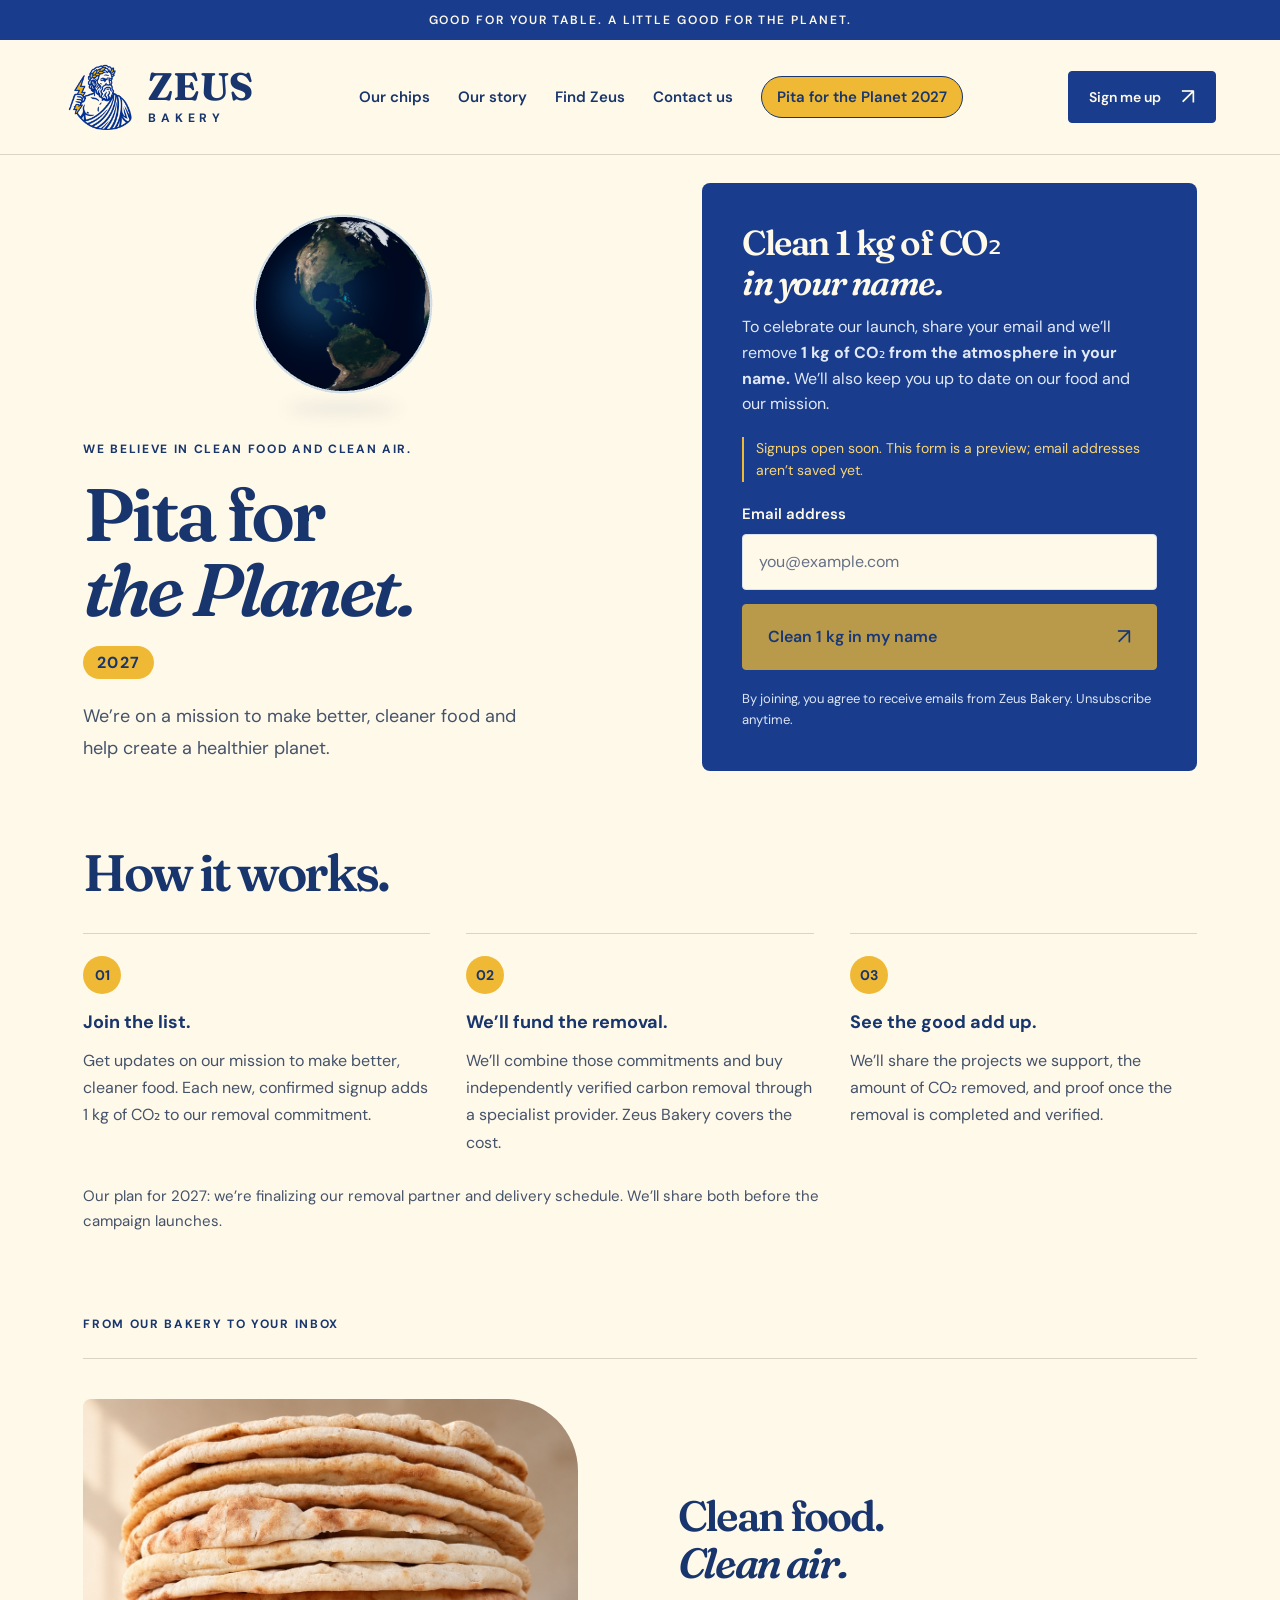
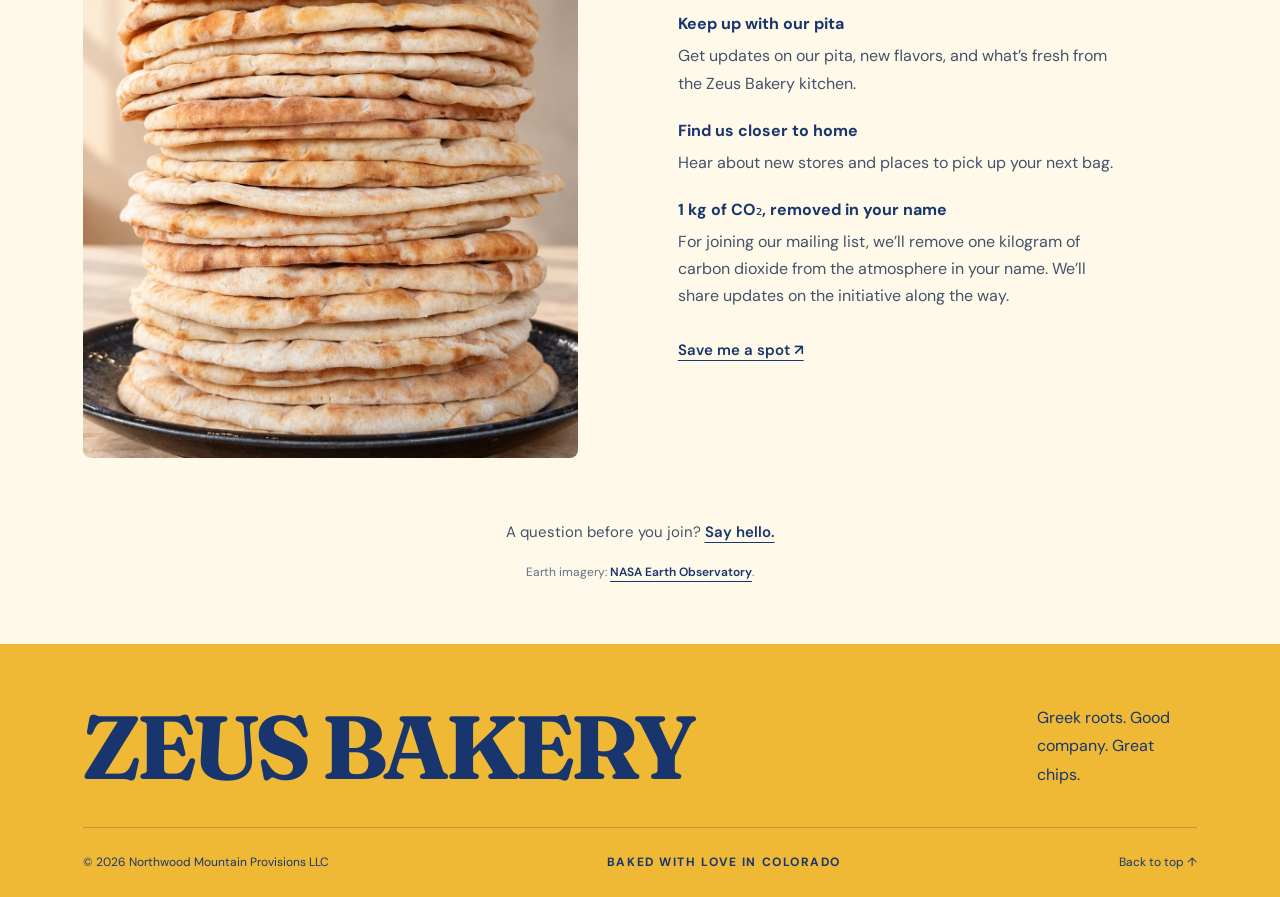
==== pita-for-the-planet.html @ 1f8e5307 "Use the new Zeus bust for the site logo and favicon. Co-authored-by: Cursor <cursoragent@cursor.com>" ====
<!doctype html>
<html lang="en">
<head>
  <meta charset="utf-8">
  <meta name="viewport" content="width=device-width, initial-scale=1">
  <meta name="theme-color" content="#193d8c">
  <title>Pita for the Planet 2027 · Zeus Bakery</title>
  <meta name="description" content="Get updates on our pita. Join the Zeus Bakery mailing list and we’ll remove 1 kg of CO₂ from the atmosphere in your name.">
  <link rel="icon" href="assets/favicon.ico" sizes="any">
  <link rel="icon" type="image/png" sizes="32x32" href="assets/favicon-32.png">
  <link rel="apple-touch-icon" href="assets/zeus-logo.png">
  <link rel="stylesheet" href="assets/fonts.css">
  <link rel="stylesheet" href="assets/zeus.css?v=8">
  <link rel="stylesheet" href="assets/newsletter.css?v=5">
  <script src="assets/zeus.js?v=7" defer></script>
  <script src="assets/newsletter.js?v=5" defer></script>
</head>
<body class="newsletter-page">
  <a class="skip-link" href="#main">Skip to content</a>
  <div class="announcement">GOOD FOR YOUR TABLE. A LITTLE GOOD FOR THE PLANET.</div>
  <header class="site-header">
    <a class="brand" href="index.html" aria-label="Zeus Bakery home"><img src="assets/zeus-logo.webp?v=2" width="74" height="74" alt=""><span>ZEUS<span class="brand-small">BAKERY</span></span></a>
    <nav aria-label="Main navigation"><a href="index.html#chips">Our chips</a><a href="index.html#about">Our story</a><a href="index.html#find">Find Zeus</a><a href="index.html#contact">Contact us</a><a class="nav-planet" href="pita-for-the-planet.html" aria-current="page">Pita for the Planet 2027</a></nav>
    <a class="button button-small header-cta" href="#signup">Sign me up <span aria-hidden="true">↗</span></a>
  </header>
  <main id="main">
    <section class="newsletter-hero section-wrap" aria-labelledby="hero-heading">
      <div class="planet-visual"><button type="button" id="planet-stage" class="planet-stage" aria-label="Spin the globe" disabled><img src="assets/earth-fallback.jpg" width="700" height="700" alt="" loading="lazy"><span class="planet-cheer" aria-hidden="true">😊</span><span class="planet-cheer planet-cheer-recycle" aria-hidden="true">♻️</span><span class="planet-cheer planet-cheer-sprout" aria-hidden="true">🌱</span></button></div>
      <div class="newsletter-intro">
        <p class="eyebrow">WE BELIEVE IN CLEAN FOOD AND CLEAN AIR.</p>
        <h1 id="hero-heading">Pita for<br><em>the Planet.</em><span class="campaign-year">2027</span></h1>
        <p class="newsletter-lead">We’re on a mission to make better, cleaner food and help create a healthier planet.</p>
      </div>
      <div class="signup-card" id="signup">
        <h2 id="signup-heading">Clean 1 kg of CO₂<br><em>in your name.</em></h2>
        <p class="signup-description">To celebrate our launch, share your email and we’ll remove <strong>1 kg of CO₂ from the atmosphere in your name.</strong> We’ll also keep you up to date on our food and our mission.</p>
        <p class="signup-availability" id="signup-availability">Signups open soon. This form is a preview; email addresses aren’t saved yet.</p>
        <form id="newsletter-form" class="newsletter-form" method="post" aria-labelledby="signup-heading" novalidate>
          <label for="newsletter-email">Email address</label>
          <input type="email" id="newsletter-email" name="email" autocomplete="email" inputmode="email" autocapitalize="none" spellcheck="false" maxlength="254" required placeholder="you@example.com" aria-describedby="signup-availability signup-consent signup-error">
          <button type="submit" class="button signup-submit" disabled>Clean 1 kg in my name <span class="signup-icon" aria-hidden="true"><span class="signup-arrow">↗</span><span class="signup-reaction">♻️ 🌱</span></span></button>
          <p id="signup-consent" class="signup-consent">By joining, you agree to receive emails from Zeus Bakery. Unsubscribe anytime.</p>
          <p class="signup-error" id="signup-error" role="alert" hidden></p>
          <noscript><p class="signup-error">Please enable JavaScript to sign up, or contact <a href="mailto:hello@zeusbakery.com">hello@zeusbakery.com</a>.</p></noscript>
        </form>
      </div>
    </section>
    <section class="planet-how section-wrap" aria-labelledby="how-heading">
      <h2 id="how-heading">How it works.</h2>
      <ol class="planet-steps" role="list">
        <li><span class="planet-step-number" aria-hidden="true">01</span><h3>Join the list.</h3><p>Get updates on our mission to make better, cleaner food. Each new, confirmed signup adds 1 kg of CO₂ to our removal commitment.</p></li>
        <li><span class="planet-step-number" aria-hidden="true">02</span><h3>We’ll fund the removal.</h3><p>We’ll combine those commitments and buy independently verified carbon removal through a specialist provider. Zeus Bakery covers the cost.</p></li>
        <li><span class="planet-step-number" aria-hidden="true">03</span><h3>See the good add up.</h3><p>We’ll share the projects we support, the amount of CO₂ removed, and proof once the removal is completed and verified.</p></li>
      </ol>
      <p class="planet-how-note">Our plan for 2027: we’re finalizing our removal partner and delivery schedule. We’ll share both before the campaign launches.</p>
    </section>
    <section class="newsletter-details section-wrap" aria-labelledby="details-heading">
      <div class="section-top"><p class="eyebrow">FROM OUR BAKERY TO YOUR INBOX</p></div>
      <div class="newsletter-details-grid">
        <figure class="newsletter-photo"><img src="assets/family-pita-cleaned.jpg" width="1086" height="1448" loading="lazy" alt="Fresh Greek pita from the Kircos family bakery"></figure>
        <div class="newsletter-details-copy">
          <h2 id="details-heading">Clean food.<br><em>Clean air.</em></h2>
          <div class="newsletter-benefit"><h3>Keep up with our pita</h3><p>Get updates on our pita, new flavors, and what’s fresh from the Zeus Bakery kitchen.</p></div>
          <div class="newsletter-benefit"><h3>Find us closer to home</h3><p>Hear about new stores and places to pick up your next bag.</p></div>
          <div class="newsletter-benefit"><h3>1 kg of CO₂, removed in your name</h3><p>For joining our mailing list, we’ll remove one kilogram of carbon dioxide from the atmosphere in your name. We’ll share updates on the initiative along the way.</p></div>
          <a class="text-link" href="#signup">Save me a spot ↗</a>
        </div>
      </div>
    </section>
    <div class="newsletter-contact section-wrap"><p>A question before you join? <a href="mailto:hello@zeusbakery.com">Say hello.</a></p><p class="imagery-credit">Earth imagery: <a href="https://science.nasa.gov/earth/earth-observatory/blue-marble-next-generation/base-map/" target="_blank" rel="noopener noreferrer">NASA Earth Observatory</a>.</p></div>
  </main>
  <footer class="site-footer"><div class="footer-top"><div class="footer-brand"><a href="index.html" class="footer-wordmark" aria-label="Zeus Bakery home">ZEUS BAKERY</a><p>Greek roots. Good company. Great chips.</p></div></div><div class="footer-bottom"><p>© <span id="year">2026</span> Northwood Mountain Provisions LLC</p><span>BAKED WITH LOVE IN COLORADO</span><a href="#main">Back to top ↑</a></div></footer>
</body>
</html>
---- assets/fonts.css ----
@font-face {
  font-family: 'DM Sans';
  font-style: normal;
  font-weight: 400;
  font-display: swap;
  src: url(zeus-font-0.ttf) format('truetype');
}
@font-face {
  font-family: 'DM Sans';
  font-style: normal;
  font-weight: 500;
  font-display: swap;
  src: url(zeus-font-1.ttf) format('truetype');
}
@font-face {
  font-family: 'DM Sans';
  font-style: normal;
  font-weight: 600;
  font-display: swap;
  src: url(zeus-font-2.ttf) format('truetype');
}
@font-face {
  font-family: 'DM Sans';
  font-style: normal;
  font-weight: 700;
  font-display: swap;
  src: url(zeus-font-3.ttf) format('truetype');
}
@font-face {
  font-family: 'Fraunces';
  font-style: italic;
  font-weight: 600;
  font-display: swap;
  src: url(zeus-font-4.ttf) format('truetype');
}
@font-face {
  font-family: 'Fraunces';
  font-style: normal;
  font-weight: 600;
  font-display: swap;
  src: url(zeus-font-5.ttf) format('truetype');
}
@font-face {
  font-family: 'Fraunces';
  font-style: normal;
  font-weight: 700;
  font-display: swap;
  src: url(zeus-font-6.ttf) format('truetype');
}
---- assets/zeus.css ----
:root{--blue:#193d8c;--ink:#18366d;--cream:#fff9e9;--gold:#efb936;--line:#d9d5c5;--serif:'Fraunces',Georgia,serif;--sans:'DM Sans',Arial,sans-serif;color:var(--ink);background:var(--cream);font-family:var(--sans);font-synthesis:none}
*{box-sizing:border-box}html{scroll-behavior:smooth;scroll-padding-top:32px}body{margin:0}a{color:inherit}img{display:block;max-width:100%}button,input{font:inherit}h1,h2,p{margin:0}a,button{-webkit-tap-highlight-color:transparent}a:focus-visible,button:focus-visible{outline:3px solid var(--gold);outline-offset:6px}a{text-underline-offset:5px}.skip-link{position:fixed;z-index:20;left:16px;top:-100px;padding:16px;background:var(--gold);color:var(--ink)}.skip-link:focus{top:16px}.announcement{background:var(--blue);color:var(--cream);text-align:center;padding:11px 16px;font-size:.75rem;font-weight:600;letter-spacing:.16em;line-height:1.5}
.site-header{max-width:1600px;margin:auto;min-height:112px;padding:20px 5%;display:flex;align-items:center;justify-content:space-between;gap:28px;border-bottom:1px solid var(--line)}.brand{display:flex;gap:10px;align-items:center;text-decoration:none;font-family:var(--serif);font-weight:700;font-size:2.4rem;line-height:.85;letter-spacing:.01em}.brand img{width:74px;height:auto}.brand-small{display:block;font-family:var(--sans);font-size:.76rem;font-weight:700;line-height:1;letter-spacing:.4em;padding-top:10px}.site-header nav{display:flex;align-items:center;gap:38px}.site-header nav a{font-weight:600;font-size:.9375rem;text-decoration:none;padding:8px 0}.site-header nav a:hover{text-decoration:underline}.button{display:inline-flex;align-items:center;justify-content:space-between;gap:32px;padding:19px 25px;background:var(--blue);color:var(--cream);border:1px solid var(--blue);border-radius:4px;text-decoration:none;font-size:1rem;font-weight:600;line-height:1.2;transition:background .2s,transform .2s}.button:hover{background:#102c67;transform:translateY(-2px)}.button span{font-size:1.4rem;font-weight:400;line-height:.9}.button-small{padding:15px 20px;font-size:.875rem;gap:20px}.text-link{font-size:.9375rem;font-weight:600;text-decoration-thickness:1px;line-height:1.8}.text-link:hover{color:#47628e}
.hero{max-width:1600px;margin:auto;display:grid;grid-template-columns:1.04fr 1fr;align-items:center;padding:52px 5% 62px;gap:4.5%}.eyebrow{font-size:.75rem;letter-spacing:.14em;line-height:1.6;font-weight:700}.hero .eyebrow{display:flex;gap:10px;align-items:center}.little-star{font-size:1.625rem;font-weight:400;color:var(--blue);line-height:1}h1,h2{font-family:var(--serif);font-weight:600;letter-spacing:-.055em;line-height:1.02}h1{font-size:clamp(3.8rem,6.45vw,6.6rem);margin:25px 0 24px;white-space:nowrap}em{font-weight:600}h1 em{position:relative}h1 em:after{content:'';position:absolute;bottom:-5px;left:2%;height:5px;width:95%;background:var(--gold);border-radius:50%;transform:rotate(-3deg);z-index:-1}.hero-description{max-width:430px;font-size:1.0625rem;line-height:1.75;color:#3b4b69}.hero-actions{display:flex;align-items:center;gap:26px;margin-top:30px;flex-wrap:wrap}.hero-note{display:flex;align-items:center;gap:10px;font-size:.8125rem;margin-top:40px;color:#4c5870}.hero-note span{color:var(--blue);font-size:1.25rem}.hero-visual{position:relative;min-width:0}.hero-visual>img{width:100%;height:555px;object-fit:cover;object-position:center;border-radius:130px 8px 110px 8px;background:var(--gold)}.hero-stamp{position:absolute;bottom:20px;left:-38px;display:flex;align-items:center;justify-content:center;flex-direction:column;background:var(--gold);width:146px;height:146px;border:1.5px solid var(--ink);outline:6px solid var(--gold);border-radius:50%;transform:rotate(-12deg);gap:8px}.hero-stamp span{font-size:.625rem;letter-spacing:.17em;font-weight:700}.hero-stamp strong{font-family:var(--serif);font-size:1.65rem;font-style:italic;letter-spacing:-.055em}.qualities{display:flex;align-items:center;justify-content:center;gap:48px;padding:24px 28px;background:var(--gold);font-size:.875rem;font-weight:700;letter-spacing:.095em;line-height:1.4;overflow:hidden}.qualities span{white-space:nowrap}.qualities span:nth-child(even){font-size:1.5rem;font-weight:400;line-height:1}
.section-wrap{max-width:1440px;padding-left:6.5%;padding-right:6.5%;margin:auto}.product-section{padding-top:80px;padding-bottom:98px}.section-top{display:flex;justify-content:space-between;gap:20px;padding-bottom:24px;margin-bottom:46px;border-bottom:1px solid var(--line)}.section-number{font-size:.75rem;letter-spacing:.09em;color:#687181;line-height:1.6}.product-grid{display:grid;grid-template-columns:1fr 1fr;align-items:center;gap:11%}.product-art{position:relative;overflow:hidden;background:#f5eacb;border-radius:8px;min-height:580px;display:flex;flex-direction:column;align-items:center;justify-content:center}.product-art-title{position:absolute;z-index:1;top:29px;left:30px;font-family:var(--serif);font-size:2.25rem;line-height:1.04;letter-spacing:-.05em}.product-art img{width:100%;height:580px;object-fit:contain;mix-blend-mode:multiply}.product-art-caption{position:absolute;bottom:23px;font-size:.6875rem;letter-spacing:.17em;font-weight:700}.product-copy h2{font-size:clamp(3.4rem,5.8vw,5.5rem);margin:19px 0 22px}.product-type{font-size:.75rem;letter-spacing:.08em;font-weight:700;line-height:1.7;margin-bottom:25px}.product-copy>p:not(.eyebrow):not(.product-type):not(.pairing){font-size:1rem;line-height:1.8;color:#44526a;margin-bottom:14px;max-width:425px}.product-tags{display:flex;gap:8px;flex-wrap:wrap;margin:26px 0 30px}.product-tags span{border:1px solid #c9cdbc;border-radius:30px;padding:7px 12px;font-size:.75rem}.pairing{font-size:.875rem;line-height:1.7;margin-top:30px}.pairing span{display:block;font-size:.625rem;letter-spacing:.13em;font-weight:700;margin-bottom:3px}
.find-section{background:var(--blue);color:var(--cream);position:relative;overflow:hidden}.find-inner{display:grid;grid-template-columns:1.1fr 1fr;align-items:center;gap:12%;padding-top:78px;padding-bottom:78px}.find-copy h2{font-size:clamp(3.8rem,6.5vw,6rem);margin:23px 0}.find-copy>p:not(.eyebrow):not(.find-footnote){font-size:1.0625rem;line-height:1.75;color:#e0e6f0;max-width:415px}.button-cream{background:var(--cream);color:var(--blue);border-color:var(--cream);margin-top:28px}.button-cream:hover{background:var(--gold);border-color:var(--gold)}.find-footnote{font-size:.75rem;color:#c9d2e6;max-width:360px;line-height:1.8;margin-top:20px}.find-art{display:flex;align-items:center;justify-content:center}.zeus-roundel{border-radius:50%;background:var(--gold);aspect-ratio:1;width:100%;max-width:400px;display:flex;align-items:center;justify-content:center;flex-direction:column;gap:23px;transform:rotate(9deg);outline:1px solid #6d86b3;outline-offset:18px}.zeus-roundel img{width:63%;height:auto;transform:rotate(-9deg)}.roundel-top,.roundel-bottom{color:var(--ink);font-size:.6875rem;font-weight:700;letter-spacing:.15em}
.contact-section{padding-top:84px;padding-bottom:92px}.contact-section h2{font-size:clamp(3rem,5.1vw,5rem);margin:20px 0 36px}.contact-grid{display:grid;grid-template-columns:1fr 1fr;gap:11%;padding-top:30px;border-top:1px solid var(--line)}.contact-grid>p{font-size:1.0625rem;line-height:1.8;max-width:400px;color:#44526a}.contact-details{display:flex;flex-direction:column;align-items:flex-start;gap:20px}.email-link{font-family:var(--serif);font-size:clamp(1.4rem,2.35vw,2.1rem);text-decoration:none;letter-spacing:-.04em;display:flex;align-items:center;justify-content:space-between;gap:28px;width:100%}.email-link:hover{text-decoration:underline}.email-link span{font-family:var(--sans);font-size:1.7rem}
.site-footer{background:var(--gold);padding:58px 6.5% 25px}.footer-top{max-width:1250px;margin:auto;display:flex;justify-content:space-between;align-items:center;gap:30px;padding-bottom:42px}.footer-wordmark{font-family:var(--serif);font-size:clamp(2.5rem,7vw,7rem);font-weight:700;letter-spacing:-.055em;line-height:1;text-decoration:none;white-space:nowrap}.footer-wordmark span{font-family:var(--sans);font-size:1.1rem;vertical-align:top;display:inline-block;margin:8px 0 0 10px}.footer-top>p{font-size:.9375rem;line-height:1.65}.footer-bottom{max-width:1250px;margin:auto;display:flex;justify-content:space-between;align-items:center;gap:20px;border-top:1px solid #b7993f;padding-top:24px;font-size:.6875rem;line-height:1.7}.footer-bottom>span{font-size:.625rem;letter-spacing:.13em;font-weight:700}.footer-bottom a{text-decoration:none;white-space:nowrap}
@media(min-width:1600px){.hero{gap:65px}.hero-visual>img{height:620px}}
@media(max-width:1100px){.site-header{padding:20px 4%;gap:20px}.site-header nav{gap:22px}.hero{padding:42px 4% 48px;gap:4%}h1{font-size:6.3vw}.hero-visual>img{height:510px}.hero-actions{gap:18px}.hero-actions .text-link{font-size:.875rem}.hero-stamp{left:-20px;width:126px;height:126px}.hero-stamp strong{font-size:1.45rem}.hero-note{font-size:.75rem}.qualities{gap:28px;font-size:.75rem}.qualities span:last-child{display:none}.product-grid,.contact-grid{gap:8%}.product-art,.product-art img{min-height:520px;height:520px}.product-art-title{font-size:1.8rem}.find-inner{gap:10%}.zeus-roundel{gap:16px}.roundel-top,.roundel-bottom{font-size:.625rem}}
@media(max-width:760px){.announcement{font-size:.625rem;padding:9px 15px;letter-spacing:.11em}.site-header{min-height:90px;padding:14px 5%;gap:16px;flex-wrap:wrap}.brand{font-size:1.9rem;gap:7px}.brand img{width:56px}.brand-small{font-size:.6rem;padding-top:8px}.site-header nav{gap:20px}.site-header nav a{font-size:.8125rem}.header-cta{display:none}.hero{grid-template-columns:1fr;padding:37px 6% 42px;gap:38px}.hero .eyebrow{font-size:.625rem;letter-spacing:.12em}.hero-copy{max-width:600px}h1{font-size:clamp(2.8rem,9.7vw,4.7rem);margin:21px 0 22px}.hero-description{font-size:1rem;max-width:480px}.hero-actions{margin-top:25px;gap:22px}.hero-actions .button{padding:18px 21px}.hero-note{margin-top:25px}.hero-visual>img{height:auto;aspect-ratio:1.1;object-fit:cover;border-radius:90px 6px 85px 6px}.hero-stamp{left:auto;right:-3px;bottom:18px;width:126px;height:126px}.qualities{display:grid;grid-template-columns:1fr auto 1fr;gap:15px 18px;text-align:center;padding:21px 20px;font-size:.625rem;letter-spacing:.07em}.qualities span:nth-child(4),.qualities span:nth-child(8){display:none}.qualities span:nth-child(2),.qualities span:nth-child(6){font-size:1.125rem}.section-wrap{padding-left:6%;padding-right:6%}.product-section{padding-top:45px;padding-bottom:52px}.section-top{margin-bottom:28px;padding-bottom:18px;align-items:center}.section-top .eyebrow{font-size:.625rem;max-width:210px}.section-number{font-size:.625rem;white-space:nowrap}.product-grid{grid-template-columns:1fr;gap:35px}.product-art,.product-art img{height:530px;min-height:0}.product-art-title{font-size:2rem}.product-copy h2{font-size:3.85rem;margin:17px 0}.product-copy>p:not(.eyebrow):not(.product-type):not(.pairing){max-width:none}.product-tags{margin:22px 0}.pairing{margin-top:25px}.find-inner{grid-template-columns:1fr;padding-top:48px;padding-bottom:58px;gap:60px}.find-copy .eyebrow{font-size:.625rem}.find-copy h2{font-size:4.1rem}.find-copy>p:not(.eyebrow):not(.find-footnote){font-size:1rem}.zeus-roundel{max-width:285px;gap:15px}.roundel-top,.roundel-bottom{font-size:.5625rem}.contact-section{padding-top:49px;padding-bottom:52px}.contact-section .eyebrow{font-size:.625rem}.contact-section h2{font-size:3.3rem;margin-bottom:28px}.contact-grid{grid-template-columns:1fr;gap:28px;padding-top:23px}.contact-grid>p{font-size:1rem}.email-link{font-size:1.75rem;gap:15px}.contact-details{gap:18px}.contact-details .text-link{font-size:.875rem}.site-footer{padding:40px 6% 25px}.footer-top{display:block;padding-bottom:28px}.footer-wordmark{font-size:10.3vw}.footer-wordmark span{font-size:.75rem;margin:4px 0 0 6px}.footer-top>p{margin-top:24px;font-size:.8125rem;line-height:1.6}.footer-bottom{flex-wrap:wrap;gap:14px;font-size:.625rem;padding-top:20px}.footer-bottom>span{display:none}.footer-bottom p{flex:1}.footer-bottom a{font-size:.75rem}}
@media(max-width:380px){.site-header nav{gap:12px}.site-header nav a{font-size:.75rem}.brand{font-size:1.65rem}.brand img{width:48px}.hero-actions{gap:15px}.hero-actions .button{padding:16px;gap:20px}.hero-actions .text-link{font-size:.8125rem}.product-art,.product-art img{height:450px}.email-link{font-size:1.48rem}}
.hero-visual>img{object-position:62% center}.product-art img{width:83%;height:530px}.product-art{min-height:580px}.find-inner{grid-template-columns:.9fr 1.1fr;align-items:start;gap:10%;padding-top:88px;padding-bottom:88px}.find-copy{padding-top:8px}.availability-note{font-size:.875rem!important;line-height:1.7!important;color:#cbd7ed!important;margin-top:20px;max-width:355px!important}.find-mini-brand{display:flex;gap:22px;align-items:center;margin:36px 0}.find-mini-brand img{width:112px;background:var(--gold);padding:14px;border-radius:50%;height:112px;object-fit:contain}.find-mini-brand span{font-family:var(--serif);font-size:1.65rem;line-height:1.15;letter-spacing:-.025em;font-style:italic}.find-wholesale{font-size:.875rem;line-height:1.7;text-decoration-thickness:1px}.store-directory-heading{display:flex;align-items:center;justify-content:space-between;gap:15px;padding-bottom:19px;border-bottom:1px solid #6b83b4}.store-directory-heading h3{font-size:1rem;margin:0;font-weight:500}.store-directory-heading span{font-size:.75rem;letter-spacing:.07em;color:#d4def0}.store-directory ul{list-style:none;padding:0;margin:0}.store-row{display:flex;align-items:center;justify-content:space-between;gap:24px;padding:21px 0;border-bottom:1px solid #536fa8}.store-region{display:block;font-size:.75rem;color:#efc659;line-height:1.4;margin-bottom:6px}.store-row h3{margin:0 0 7px;font-size:1.0625rem;font-weight:500;line-height:1.4}.store-row p{font-size:.875rem;color:#d1dcee;line-height:1.6}.directions{display:flex;align-items:center;justify-content:center;flex-shrink:0;border:1px solid #748bbb;border-radius:50%;width:44px;height:44px;font-size:1.4rem;text-decoration:none;transition:background .2s,color .2s}.directions:hover{background:var(--cream);color:var(--blue)}.hero-stamp span,.product-art-caption,.pairing span,.footer-bottom,.footer-bottom>span{font-size:.75rem}.hero-stamp{width:152px;height:152px;gap:7px}.site-header nav a{min-height:40px;display:flex;align-items:center}.hero h1{white-space:normal}.hero h1 em{white-space:nowrap}
@media(max-width:1100px){.product-art img{width:85%;height:480px}.product-art{min-height:530px}.find-inner{gap:7%}.hero-stamp{width:132px;height:132px}.hero-stamp span{font-size:.75rem;letter-spacing:.08em}}
@media(max-width:760px){.announcement,.hero .eyebrow,.section-top .eyebrow,.section-number,.find-copy .eyebrow,.contact-section .eyebrow{font-size:.75rem}.site-header nav a{font-size:.875rem}.qualities{font-size:.75rem}.product-art img{width:83%;height:490px}.product-art{height:540px;min-height:0}.find-inner{grid-template-columns:1fr;gap:42px;padding-top:49px;padding-bottom:54px}.find-copy{padding-top:0}.find-mini-brand{display:none}.find-wholesale{display:inline-block;margin-top:25px}.store-directory-heading span{font-size:.75rem}.store-row{padding:20px 0}.contact-section h2{font-size:clamp(2.4rem,8.9vw,3.8rem)}.footer-bottom{align-items:flex-start}.footer-bottom p{max-width:220px}.hero-stamp{width:136px;height:136px}.section-top .eyebrow{max-width:185px}}
@media(max-width:380px){.site-header{justify-content:center;gap:10px;padding-top:12px;padding-bottom:10px}.site-header nav{gap:25px}.hero-actions{align-items:flex-start;flex-direction:column}.product-art img{height:410px}.product-art{height:460px}.qualities{font-size:.6875rem}.store-directory-heading{align-items:flex-start;flex-direction:column;gap:6px}}
.about-section{padding-top:12px;padding-bottom:88px}.about-grid{display:grid;grid-template-columns:1.1fr 1fr;gap:9%;padding-top:2px}.about-title h2{font-size:clamp(2.7rem,4.5vw,4.6rem);line-height:1.09}.family-route{display:flex;align-items:center;gap:12px;margin-top:36px;max-width:390px}.family-route span{font-size:.75rem;letter-spacing:.09em;font-weight:700}.family-route i{height:1px;background:#c1bfae;flex:1;min-width:10px}.about-copy>p{font-size:1rem;line-height:1.8;color:#44526a;margin:0 0 18px}.about-copy>.about-lead{font-family:var(--serif);font-size:1.55rem;line-height:1.4;letter-spacing:-.025em;color:var(--ink);margin-bottom:20px}.family-signoff{display:block;font-family:var(--serif);font-style:italic;font-size:1.3rem;margin-top:28px}.site-header nav{gap:28px}
@media(max-width:1000px){.site-header nav{gap:18px}.header-cta{display:none}.about-grid{gap:7%}}
@media(max-width:760px){.site-header{justify-content:center;gap:10px;padding-top:15px;padding-bottom:8px}.brand{margin-right:20px}.site-header nav{gap:20px;flex-wrap:wrap;justify-content:center}.site-header nav a{font-size:.875rem}.hero{padding-top:32px}.about-section{padding-top:0;padding-bottom:52px}.about-grid{grid-template-columns:1fr;gap:30px}.about-title h2{font-size:clamp(2.45rem,8.9vw,4rem)}.about-section .section-top .eyebrow{max-width:210px}.family-route{margin-top:25px;max-width:340px}.about-copy>.about-lead{font-size:1.4rem}.family-signoff{margin-top:22px}}
.product-art{background:#fffbef;border:1px solid #ebe4d2}.product-art img{mix-blend-mode:multiply}
.footer-top{display:grid;grid-template-columns:minmax(0,1fr) 290px;gap:45px;padding-bottom:35px}.footer-brand>p{font-size:1rem;margin-top:24px;line-height:1.6}.footer-wordmark{font-size:clamp(2.5rem,6vw,6rem)}.footer-chip{position:relative;margin-top:-36px}.chip-stage{position:relative;height:270px;width:290px;isolation:isolate}.chip-stage:after{content:'';position:absolute;bottom:12px;left:25%;width:50%;height:15px;z-index:-1;background:#876021;opacity:.2;border-radius:50%;filter:blur(9px)}.chip-stage canvas{width:100%;height:100%;display:block}.chip-fallback{position:absolute;inset:0;display:flex;align-items:center;justify-content:center;font-family:var(--serif);font-size:1.5rem;font-style:italic}.chip-ready .chip-fallback{display:none}.chip-caption{display:flex;align-items:center;justify-content:center;gap:15px}.chip-caption>span{font-size:.75rem;letter-spacing:.09em;font-weight:700}.chip-caption button{font-size:.75rem;border:1px solid #a98732;color:var(--ink);background:transparent;border-radius:20px;padding:9px 12px;cursor:pointer;min-height:36px}.chip-caption button:hover{background:var(--cream)}.chip-caption button[hidden]{display:none}.chip-unavailable:after{display:none}
@media(max-width:900px){.footer-top{grid-template-columns:minmax(0,1fr) 240px;gap:25px}.chip-stage{width:240px;height:250px}.footer-wordmark{font-size:5.6vw}.footer-brand>p{font-size:.875rem}}
@media(max-width:600px){.footer-top{grid-template-columns:1fr;gap:15px;text-align:center}.footer-chip{margin-top:0;display:flex;align-items:center;flex-direction:column}.chip-stage{width:280px;height:245px}.footer-wordmark{font-size:10vw}.footer-brand>p{margin-top:17px;font-size:.875rem}.site-footer{padding-top:35px}.chip-caption{margin-top:0}}
.chip-interlude{display:grid;grid-template-columns:1fr 310px 1fr;gap:35px;align-items:center;padding-top:5px;padding-bottom:55px;margin-top:-35px}.chip-headline{font-family:var(--serif);font-size:clamp(2rem,3.1vw,3rem);line-height:1.1;letter-spacing:-.045em;margin-top:16px}.chip-interlude .chip-stage{border:0;background:none;padding:0;cursor:pointer;width:310px;height:290px;touch-action:pan-y;border-radius:50%}.chip-interlude .chip-stage:focus-visible{outline:3px solid var(--blue);outline-offset:4px}.chip-invitation{position:relative;line-height:1.75;font-size:1rem;justify-self:end}.chip-invitation>span{display:block;font-size:.75rem;letter-spacing:.08em;font-weight:700;margin-bottom:12px}.chip-invitation b{display:block;font-size:2rem;font-weight:400;margin-top:8px}.footer-top{display:block}.footer-wordmark{font-size:clamp(2.5rem,7vw,7rem)}.footer-brand{display:flex;align-items:center;justify-content:space-between;gap:35px}.footer-brand>p{max-width:160px;margin:0;line-height:1.8}.product-section{padding-bottom:65px}
@media(max-width:1000px){.chip-interlude{grid-template-columns:1fr 250px;gap:20px}.chip-interlude .chip-stage{width:250px;height:270px;grid-column:2;grid-row:1/3}.chip-invitation{justify-self:start}.chip-invitation>span,.chip-invitation b{display:none}.chip-invitation{font-size:.875rem}.chip-headline{font-size:2.35rem}.chip-interlude-copy .eyebrow{font-size:.75rem}.footer-wordmark{font-size:6.2vw}}
@media(max-width:600px){.chip-interlude{grid-template-columns:1fr;text-align:center;gap:0;padding-top:24px;padding-bottom:44px;margin-top:0}.chip-interlude .chip-stage{grid-row:auto;grid-column:auto;justify-self:center;width:300px;max-width:100%;height:255px}.chip-invitation{justify-self:center;font-size:.9375rem}.chip-headline{font-size:2.6rem;margin-top:13px}.chip-headline br{display:none}.chip-headline{max-width:340px;margin-left:auto;margin-right:auto}.chip-invitation br{display:none}.footer-brand{display:block}.footer-brand>p{max-width:none;margin-top:20px}.footer-wordmark{font-size:10vw}.product-section{padding-bottom:30px}}
.about-grid{grid-template-columns:1fr 1fr;align-items:center;gap:9%}.family-photo{margin:0}.family-photo img{width:100%;height:auto;aspect-ratio:3/4;object-fit:cover;border-radius:5px}.family-photo figcaption{font-size:.8125rem;line-height:1.6;color:#647087;padding-top:13px}.about-copy h2{font-size:clamp(2.8rem,4vw,4rem);line-height:1.1;margin-bottom:27px}.about-copy .family-route{margin-top:30px}.about-copy .about-lead{font-size:1.35rem}
@media(max-width:1000px){.about-grid{gap:6%}.family-photo img{height:auto}.about-copy h2{font-size:3rem}.about-copy>p{font-size:.9375rem}}
@media(max-width:760px){.about-grid{grid-template-columns:1fr;gap:30px}.family-photo img{height:auto;aspect-ratio:3/4;object-position:center}.about-copy h2{font-size:clamp(2.5rem,9vw,3.8rem);margin-bottom:25px}.about-copy>p{font-size:1rem}.family-photo figcaption{font-size:.8125rem}.about-copy .about-lead{font-size:1.35rem}}
.contact-heading-row{display:flex;justify-content:space-between;align-items:center;gap:35px;margin-top:-28px}.contact-heading-row>div:first-child{flex:1}.contact-heading-row h2{margin-bottom:20px}.contact-chip{width:260px;flex-shrink:0;display:flex;flex-direction:column;align-items:center;margin-bottom:26px}.contact-chip .chip-stage{width:260px;height:225px;border:0;background:none;padding:0;border-radius:50%;cursor:pointer;touch-action:pan-y}.contact-chip .chip-stage:focus-visible{outline:3px solid var(--blue);outline-offset:4px}.product-section{padding-bottom:80px}
@media(max-width:760px){.contact-heading-row{flex-direction:column;align-items:flex-start;gap:0;margin-top:0}.contact-chip{width:240px;align-self:center;margin-bottom:25px;margin-top:0}.contact-chip .chip-stage{width:240px;height:210px}.contact-heading-row h2{margin-bottom:0}.product-section{padding-bottom:52px}}
@media(max-width:1100px){.hero-visual>img{height:auto;aspect-ratio:1.1}.hero-stamp{position:static;flex-direction:row;width:max-content;max-width:100%;height:auto;margin:18px 0 0 auto;padding:10px 18px;gap:10px;border-radius:999px;outline:none;transform:none}.hero-stamp strong{font-size:1.35rem}.hero-stamp span{font-size:.75rem;letter-spacing:.1em}}
@media(prefers-reduced-motion:reduce){html{scroll-behavior:auto}*,*:before,*:after{transition:none!important;animation:none!important}}
/* Navigation shared by the home and mailing-list pages. */
.site-header nav a[aria-current=page]{text-decoration:underline;text-decoration-color:var(--gold);text-decoration-thickness:3px}
@media(max-width:1200px){.site-header{gap:20px}.site-header nav{gap:22px}.site-header .header-cta{display:none}}
@media(max-width:760px){.site-header nav{width:100%;justify-content:center;flex-wrap:wrap;gap:2px 20px}.site-header nav a{min-height:40px;font-size:.875rem}.footer-bottom{flex-wrap:wrap}}

.site-header nav a.nav-planet{background:var(--gold);color:var(--ink);border:1px solid var(--gold);border-radius:999px;padding:10px 15px;white-space:nowrap;text-decoration:none}
.site-header nav a.nav-planet:hover{background:#f8ca5a;border-color:#f8ca5a}
.site-header nav a.nav-planet[aria-current=page]{border-color:var(--ink)}
.site-header nav a{white-space:nowrap}
@media(min-width:761px) and (max-width:900px){.site-header{flex-wrap:wrap;justify-content:center}.site-header nav{width:100%;justify-content:center}}
---- assets/newsletter.css ----
/* Pita for the Planet. Shared branding and navigation live in zeus.css. */
.newsletter-hero{display:grid;grid-template-columns:minmax(0,1.05fr) minmax(0,1fr);align-items:center;column-gap:9%;row-gap:8px;padding-top:28px;padding-bottom:62px}
.newsletter-intro{grid-column:1;grid-row:2}
.newsletter-intro h1{font-size:clamp(3.7rem,5.8vw,5.4rem);line-height:1.02;white-space:normal;margin:18px 0 22px}
.newsletter-intro h1 em:after{display:none}
.campaign-year{display:table;margin-top:18px;padding:7px 14px;border-radius:999px;background:var(--gold);font-family:var(--sans);font-size:1rem;font-weight:700;line-height:1.2;letter-spacing:.08em}
.newsletter-lead{font-size:1.125rem;line-height:1.75;max-width:440px;color:#44526a}
.newsletter-lead strong{font-weight:600;color:var(--ink)}
.planet-visual{grid-column:1;grid-row:1;justify-self:center;width:260px;max-width:100%;height:230px}
.planet-stage{display:block;height:100%;width:100%;position:relative;appearance:none;border:0;padding:0;background:none;border-radius:50%;touch-action:pan-y;cursor:default}
.planet-stage.planet-ready{cursor:pointer}
.planet-stage:focus-visible{outline:3px solid var(--gold);outline-offset:4px}
.planet-cheer{position:absolute;right:11%;bottom:16%;font-size:2.5rem;line-height:1;pointer-events:none;opacity:0;transform:scale(.7) rotate(-12deg);transition:opacity .18s,transform .25s}
.planet-cheer-recycle{left:7%;right:auto;bottom:38%;font-size:2rem;transition-delay:.08s}
.planet-cheer-sprout{right:17%;top:8%;bottom:auto;font-size:2rem;transition-delay:.16s}
.planet-happy .planet-cheer{opacity:1;transform:scale(1) rotate(8deg)}
.planet-stage canvas{display:block;width:100%;height:100%}
.planet-stage img{width:100%;height:100%;object-fit:contain;clip-path:circle(46% at 50% 50%)}
.planet-stage.planet-ready img{display:none}
.planet-stage:after{content:'';position:absolute;left:28%;right:28%;bottom:5px;height:11px;z-index:-1;border-radius:50%;background:#50647b;opacity:.14;filter:blur(8px)}
.signup-card{grid-column:2;grid-row:1/3;min-width:0;background:var(--blue);color:var(--cream);padding:40px;border-radius:8px;scroll-margin-top:28px}
.signup-card h2{font-size:clamp(1.9rem,2.7vw,2.65rem);line-height:1.15;letter-spacing:-.045em;margin:0 0 12px}
.signup-description{font-size:1rem;line-height:1.6;color:#e2e9f6;margin-bottom:26px}
.signup-availability{font-size:.875rem;line-height:1.6;color:#f9d576;border-left:2px solid var(--gold);padding-left:12px;margin:-6px 0 22px}
.newsletter-form label{display:block;font-size:.9375rem;font-weight:600;margin-bottom:10px}
.newsletter-form input{display:block;width:100%;min-height:56px;border:1px solid #d9e1ef;border-radius:4px;background:var(--cream);color:var(--ink);padding:15px 16px;font-size:1rem;line-height:1.5}
.newsletter-form input::placeholder{color:#657087;opacity:1}
.newsletter-form input:focus-visible{outline:3px solid var(--gold);outline-offset:3px}
.newsletter-form input[aria-invalid=true]{border-color:#ffd1b9}
.signup-submit{width:100%;margin:14px 0 0;background:var(--gold);color:var(--ink);border-color:var(--gold);min-height:56px;cursor:pointer;gap:12px}
.signup-submit .signup-icon{display:grid;align-items:center;justify-items:end;flex-shrink:0;width:56px;height:26px}
.signup-icon>span{grid-area:1/1;transition:opacity .18s,transform .2s}
.signup-submit .signup-reaction{font-size:1.25rem;line-height:1.3;white-space:nowrap;opacity:0;transform:translateY(5px) scale(.8)}
.is-celebrating .signup-reaction{opacity:1;transform:translateY(0) scale(1)}
.is-celebrating .signup-arrow{opacity:0}
.signup-submit:hover{background:#f9ca59;color:var(--ink)}
.signup-submit:disabled{opacity:.75;cursor:wait;transform:none}
.signup-consent{font-size:.8125rem;line-height:1.65;color:#dce5f4;margin-top:18px}
.signup-error{font-size:.9375rem;line-height:1.6;color:#ffe0c0;margin-top:16px}
.signup-error a{color:inherit}
.planet-how{padding-top:12px;padding-bottom:58px}
.planet-how h2{font-size:clamp(2.5rem,4vw,3.5rem);line-height:1.1}
.planet-steps{display:grid;grid-template-columns:repeat(3,minmax(0,1fr));gap:36px;margin:32px 0 28px;padding:0;list-style:none}
.planet-steps li{border-top:1px solid var(--line);padding-top:22px}
.planet-step-number{display:inline-flex;align-items:center;justify-content:center;width:38px;height:38px;margin-bottom:16px;border-radius:50%;background:var(--gold);font-size:.875rem;font-weight:700}
.planet-steps h3{font-size:1.125rem;line-height:1.4;margin:0 0 12px}
.planet-steps p{font-size:1rem;line-height:1.7;color:#44526a}
.planet-how-note{font-size:.9375rem;line-height:1.7;color:#44526a;max-width:760px}
.newsletter-details{padding-top:22px;padding-bottom:62px}
.newsletter-details .section-top{margin-bottom:40px}
.newsletter-details-grid{display:grid;grid-template-columns:minmax(0,1fr) minmax(0,1.05fr);align-items:center;gap:9%}
.newsletter-photo{margin:0;align-self:center}
.newsletter-photo img{width:100%;height:auto;aspect-ratio:3/4;object-fit:cover;border-radius:8px 72px 8px 8px}
.newsletter-details-copy h2{font-size:clamp(2.3rem,3.3vw,3.4rem);line-height:1.1;margin-bottom:26px}
.newsletter-benefit{margin-bottom:22px}
.newsletter-benefit h3{font-size:1rem;line-height:1.5;margin:0 0 6px;font-weight:700}
.newsletter-benefit p{font-size:1rem;line-height:1.7;color:#44526a;max-width:440px}
.newsletter-details-copy .text-link{display:inline-block;margin-top:5px}
.newsletter-contact{padding-bottom:62px}
.newsletter-contact p{font-size:.9375rem;line-height:1.7;text-align:center;color:#44526a}
.newsletter-contact a{font-weight:600;color:var(--ink)}
.newsletter-contact .imagery-credit{font-size:.75rem;margin-top:16px;color:#647087}
@media(max-width:1100px){.newsletter-hero{column-gap:5%}.signup-card{padding:28px}.newsletter-details-grid{gap:6%}}
@media(max-width:760px){
  .newsletter-hero{grid-template-columns:minmax(0,1fr);gap:22px;padding-top:16px;padding-bottom:36px}
  .planet-visual{grid-column:auto;grid-row:auto;width:180px;height:160px}
  .newsletter-intro{grid-column:auto;grid-row:auto}
  .newsletter-intro .eyebrow{font-size:.75rem;margin-top:-4px}
  .newsletter-intro h1{font-size:clamp(2.85rem,11vw,4.2rem);margin:15px 0 0}
  .newsletter-lead{font-size:1rem;line-height:1.7;margin-top:18px}
  .signup-card{grid-column:auto;grid-row:auto;padding:26px 24px}
  .signup-card h2{font-size:clamp(1.75rem,8vw,2rem)}
  .signup-description{margin-bottom:20px}
  .planet-how{padding-top:6px;padding-bottom:42px}
  .planet-steps{grid-template-columns:1fr;gap:22px;margin-top:24px}
  .planet-steps li{padding-top:20px}
  .planet-step-number{margin-bottom:12px}
  .newsletter-details{padding-top:0;padding-bottom:38px}
  .newsletter-details .section-top{margin-bottom:28px}
  .newsletter-details-grid{grid-template-columns:minmax(0,1fr);gap:30px}
  .newsletter-details-copy h2{font-size:2.55rem}
  .newsletter-contact{padding-bottom:40px}
}
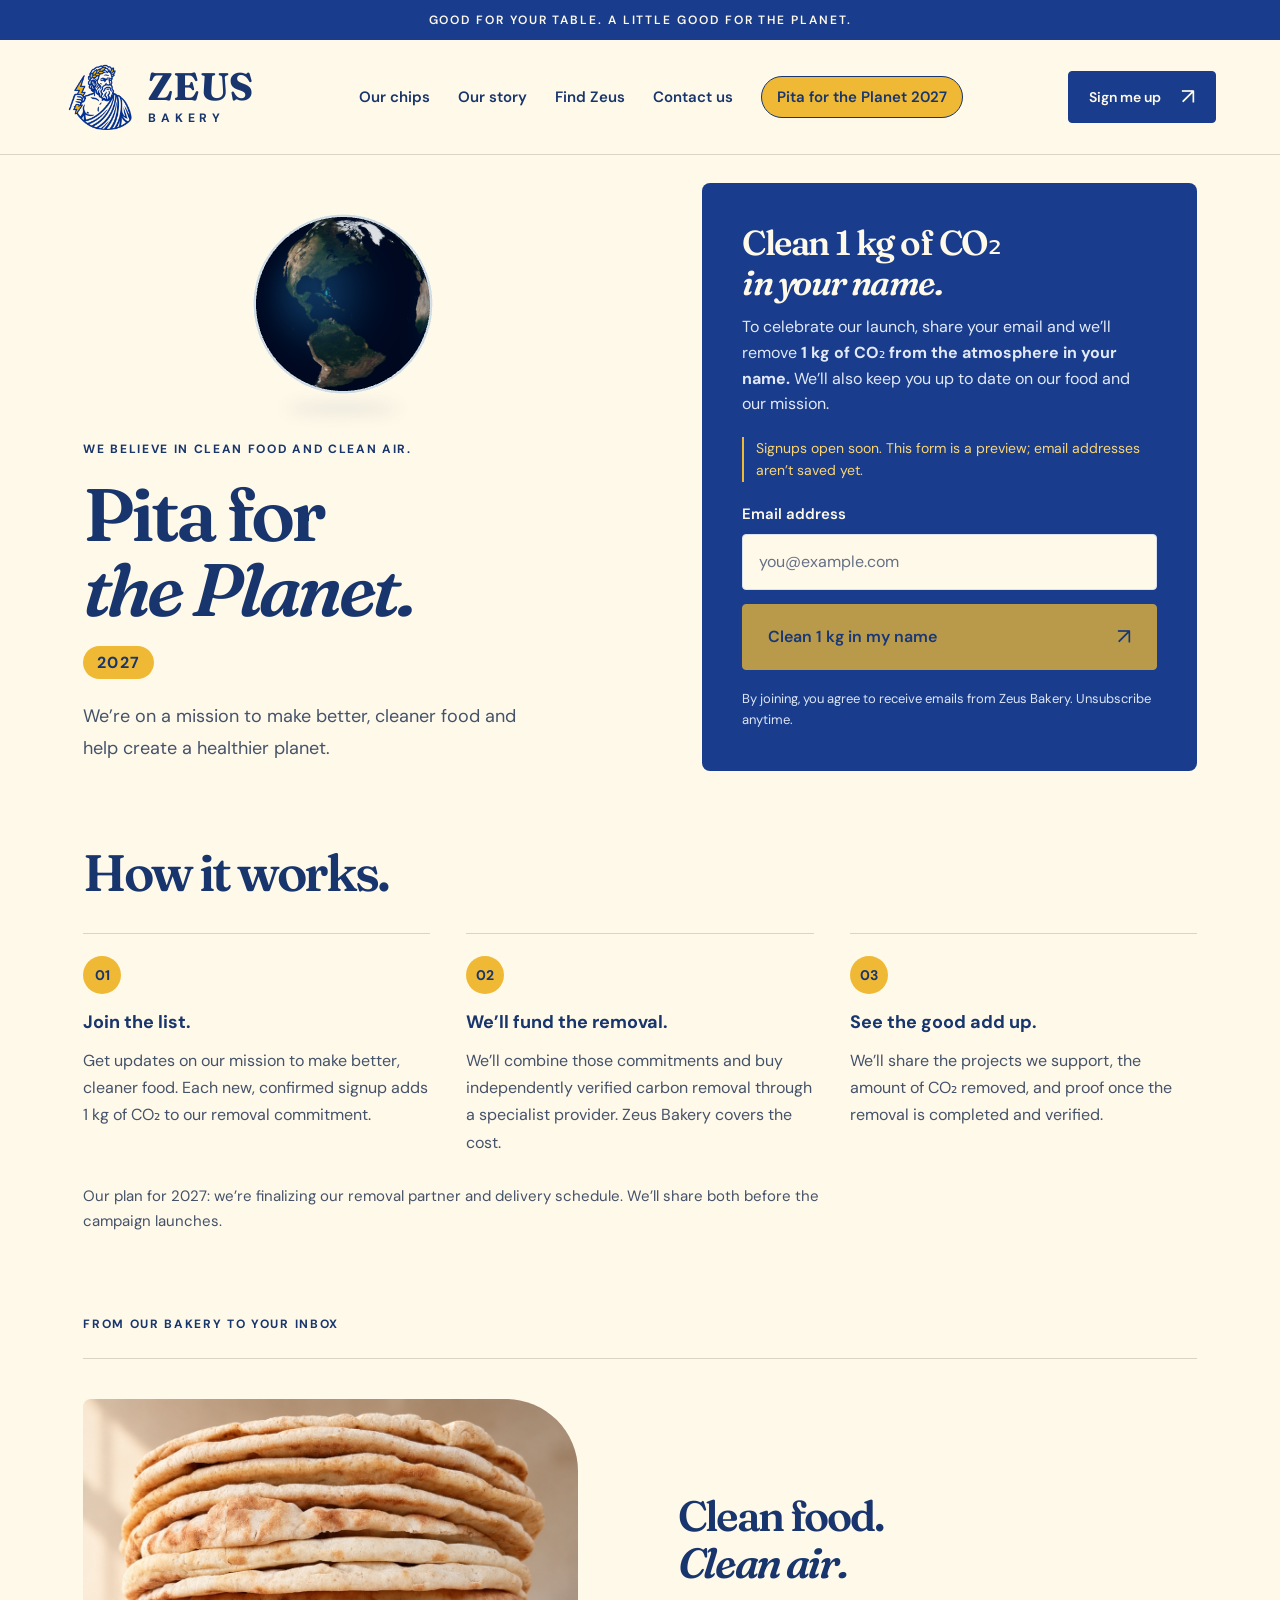
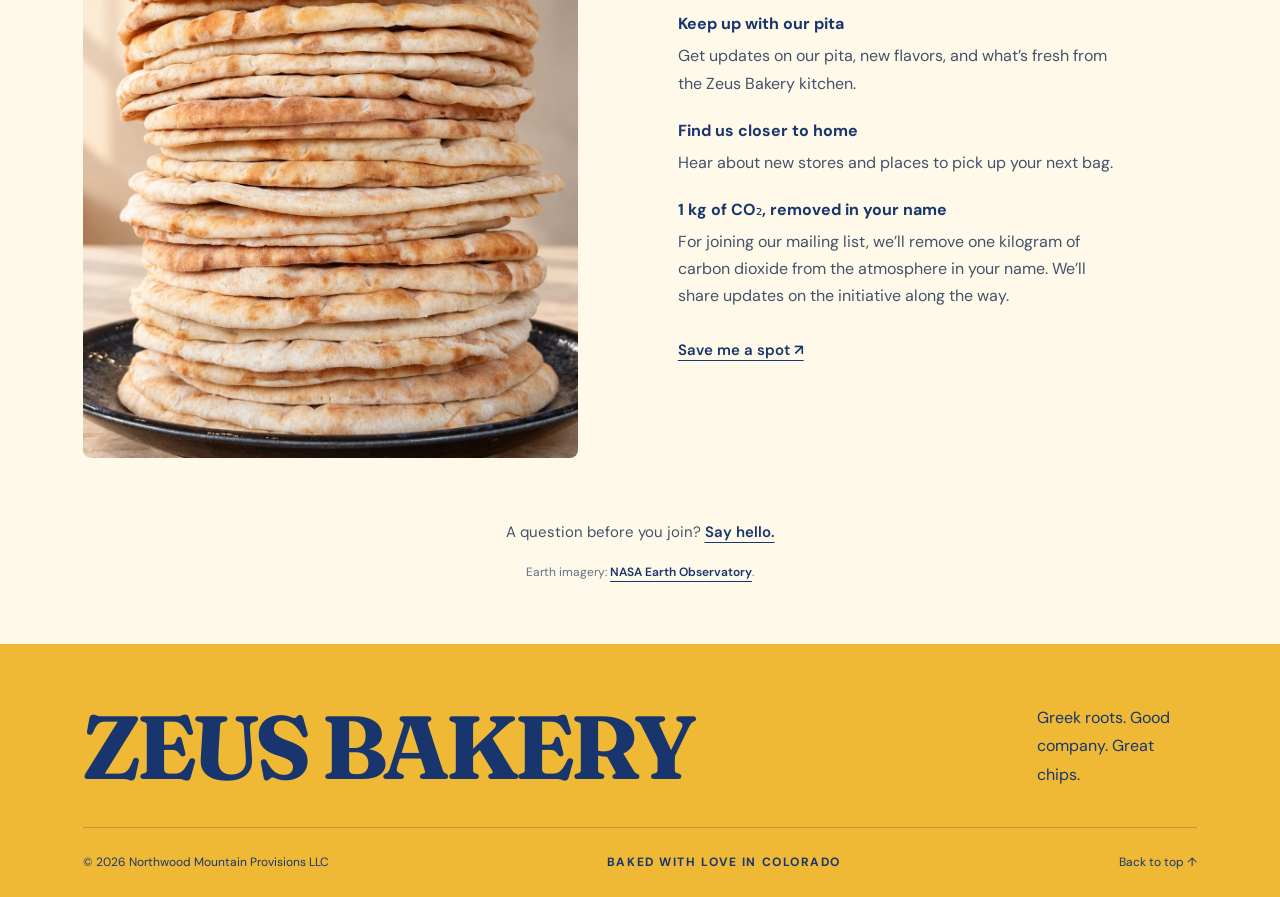
==== commit 27fc2422: "Remove the store list from the Find Zeus section. Co-authored-by: Cursor <cursoragent@cursor.com>" ====
--- a/pita-for-the-planet.html
+++ b/pita-for-the-planet.html
@@ -10,7 +10,7 @@
   <link rel="icon" type="image/png" sizes="32x32" href="assets/favicon-32.png">
   <link rel="apple-touch-icon" href="assets/zeus-logo.png">
   <link rel="stylesheet" href="assets/fonts.css">
-  <link rel="stylesheet" href="assets/zeus.css?v=8">
+  <link rel="stylesheet" href="assets/zeus.css?v=9">
   <link rel="stylesheet" href="assets/newsletter.css?v=5">
   <script src="assets/zeus.js?v=7" defer></script>
   <script src="assets/newsletter.js?v=5" defer></script>
--- a/assets/zeus.css
+++ b/assets/zeus.css
@@ -10,9 +10,9 @@
 @media(max-width:1100px){.site-header{padding:20px 4%;gap:20px}.site-header nav{gap:22px}.hero{padding:42px 4% 48px;gap:4%}h1{font-size:6.3vw}.hero-visual>img{height:510px}.hero-actions{gap:18px}.hero-actions .text-link{font-size:.875rem}.hero-stamp{left:-20px;width:126px;height:126px}.hero-stamp strong{font-size:1.45rem}.hero-note{font-size:.75rem}.qualities{gap:28px;font-size:.75rem}.qualities span:last-child{display:none}.product-grid,.contact-grid{gap:8%}.product-art,.product-art img{min-height:520px;height:520px}.product-art-title{font-size:1.8rem}.find-inner{gap:10%}.zeus-roundel{gap:16px}.roundel-top,.roundel-bottom{font-size:.625rem}}
 @media(max-width:760px){.announcement{font-size:.625rem;padding:9px 15px;letter-spacing:.11em}.site-header{min-height:90px;padding:14px 5%;gap:16px;flex-wrap:wrap}.brand{font-size:1.9rem;gap:7px}.brand img{width:56px}.brand-small{font-size:.6rem;padding-top:8px}.site-header nav{gap:20px}.site-header nav a{font-size:.8125rem}.header-cta{display:none}.hero{grid-template-columns:1fr;padding:37px 6% 42px;gap:38px}.hero .eyebrow{font-size:.625rem;letter-spacing:.12em}.hero-copy{max-width:600px}h1{font-size:clamp(2.8rem,9.7vw,4.7rem);margin:21px 0 22px}.hero-description{font-size:1rem;max-width:480px}.hero-actions{margin-top:25px;gap:22px}.hero-actions .button{padding:18px 21px}.hero-note{margin-top:25px}.hero-visual>img{height:auto;aspect-ratio:1.1;object-fit:cover;border-radius:90px 6px 85px 6px}.hero-stamp{left:auto;right:-3px;bottom:18px;width:126px;height:126px}.qualities{display:grid;grid-template-columns:1fr auto 1fr;gap:15px 18px;text-align:center;padding:21px 20px;font-size:.625rem;letter-spacing:.07em}.qualities span:nth-child(4),.qualities span:nth-child(8){display:none}.qualities span:nth-child(2),.qualities span:nth-child(6){font-size:1.125rem}.section-wrap{padding-left:6%;padding-right:6%}.product-section{padding-top:45px;padding-bottom:52px}.section-top{margin-bottom:28px;padding-bottom:18px;align-items:center}.section-top .eyebrow{font-size:.625rem;max-width:210px}.section-number{font-size:.625rem;white-space:nowrap}.product-grid{grid-template-columns:1fr;gap:35px}.product-art,.product-art img{height:530px;min-height:0}.product-art-title{font-size:2rem}.product-copy h2{font-size:3.85rem;margin:17px 0}.product-copy>p:not(.eyebrow):not(.product-type):not(.pairing){max-width:none}.product-tags{margin:22px 0}.pairing{margin-top:25px}.find-inner{grid-template-columns:1fr;padding-top:48px;padding-bottom:58px;gap:60px}.find-copy .eyebrow{font-size:.625rem}.find-copy h2{font-size:4.1rem}.find-copy>p:not(.eyebrow):not(.find-footnote){font-size:1rem}.zeus-roundel{max-width:285px;gap:15px}.roundel-top,.roundel-bottom{font-size:.5625rem}.contact-section{padding-top:49px;padding-bottom:52px}.contact-section .eyebrow{font-size:.625rem}.contact-section h2{font-size:3.3rem;margin-bottom:28px}.contact-grid{grid-template-columns:1fr;gap:28px;padding-top:23px}.contact-grid>p{font-size:1rem}.email-link{font-size:1.75rem;gap:15px}.contact-details{gap:18px}.contact-details .text-link{font-size:.875rem}.site-footer{padding:40px 6% 25px}.footer-top{display:block;padding-bottom:28px}.footer-wordmark{font-size:10.3vw}.footer-wordmark span{font-size:.75rem;margin:4px 0 0 6px}.footer-top>p{margin-top:24px;font-size:.8125rem;line-height:1.6}.footer-bottom{flex-wrap:wrap;gap:14px;font-size:.625rem;padding-top:20px}.footer-bottom>span{display:none}.footer-bottom p{flex:1}.footer-bottom a{font-size:.75rem}}
 @media(max-width:380px){.site-header nav{gap:12px}.site-header nav a{font-size:.75rem}.brand{font-size:1.65rem}.brand img{width:48px}.hero-actions{gap:15px}.hero-actions .button{padding:16px;gap:20px}.hero-actions .text-link{font-size:.8125rem}.product-art,.product-art img{height:450px}.email-link{font-size:1.48rem}}
-.hero-visual>img{object-position:62% center}.product-art img{width:83%;height:530px}.product-art{min-height:580px}.find-inner{grid-template-columns:.9fr 1.1fr;align-items:start;gap:10%;padding-top:88px;padding-bottom:88px}.find-copy{padding-top:8px}.availability-note{font-size:.875rem!important;line-height:1.7!important;color:#cbd7ed!important;margin-top:20px;max-width:355px!important}.find-mini-brand{display:flex;gap:22px;align-items:center;margin:36px 0}.find-mini-brand img{width:112px;background:var(--gold);padding:14px;border-radius:50%;height:112px;object-fit:contain}.find-mini-brand span{font-family:var(--serif);font-size:1.65rem;line-height:1.15;letter-spacing:-.025em;font-style:italic}.find-wholesale{font-size:.875rem;line-height:1.7;text-decoration-thickness:1px}.store-directory-heading{display:flex;align-items:center;justify-content:space-between;gap:15px;padding-bottom:19px;border-bottom:1px solid #6b83b4}.store-directory-heading h3{font-size:1rem;margin:0;font-weight:500}.store-directory-heading span{font-size:.75rem;letter-spacing:.07em;color:#d4def0}.store-directory ul{list-style:none;padding:0;margin:0}.store-row{display:flex;align-items:center;justify-content:space-between;gap:24px;padding:21px 0;border-bottom:1px solid #536fa8}.store-region{display:block;font-size:.75rem;color:#efc659;line-height:1.4;margin-bottom:6px}.store-row h3{margin:0 0 7px;font-size:1.0625rem;font-weight:500;line-height:1.4}.store-row p{font-size:.875rem;color:#d1dcee;line-height:1.6}.directions{display:flex;align-items:center;justify-content:center;flex-shrink:0;border:1px solid #748bbb;border-radius:50%;width:44px;height:44px;font-size:1.4rem;text-decoration:none;transition:background .2s,color .2s}.directions:hover{background:var(--cream);color:var(--blue)}.hero-stamp span,.product-art-caption,.pairing span,.footer-bottom,.footer-bottom>span{font-size:.75rem}.hero-stamp{width:152px;height:152px;gap:7px}.site-header nav a{min-height:40px;display:flex;align-items:center}.hero h1{white-space:normal}.hero h1 em{white-space:nowrap}
+.hero-visual>img{object-position:62% center}.product-art img{width:83%;height:530px}.product-art{min-height:580px}.find-inner{grid-template-columns:minmax(0,720px);align-items:start;gap:10%;padding-top:88px;padding-bottom:88px}.find-copy{padding-top:8px}.availability-note{font-size:.875rem!important;line-height:1.7!important;color:#cbd7ed!important;margin-top:20px;max-width:355px!important}.find-mini-brand{display:flex;gap:22px;align-items:center;margin:36px 0}.find-mini-brand img{width:112px;background:var(--gold);padding:14px;border-radius:50%;height:112px;object-fit:contain}.find-mini-brand span{font-family:var(--serif);font-size:1.65rem;line-height:1.15;letter-spacing:-.025em;font-style:italic}.find-wholesale{font-size:.875rem;line-height:1.7;text-decoration-thickness:1px}.store-directory-heading{display:flex;align-items:center;justify-content:space-between;gap:15px;padding-bottom:19px;border-bottom:1px solid #6b83b4}.store-directory-heading h3{font-size:1rem;margin:0;font-weight:500}.store-directory-heading span{font-size:.75rem;letter-spacing:.07em;color:#d4def0}.store-directory ul{list-style:none;padding:0;margin:0}.store-row{display:flex;align-items:center;justify-content:space-between;gap:24px;padding:21px 0;border-bottom:1px solid #536fa8}.store-region{display:block;font-size:.75rem;color:#efc659;line-height:1.4;margin-bottom:6px}.store-row h3{margin:0 0 7px;font-size:1.0625rem;font-weight:500;line-height:1.4}.store-row p{font-size:.875rem;color:#d1dcee;line-height:1.6}.directions{display:flex;align-items:center;justify-content:center;flex-shrink:0;border:1px solid #748bbb;border-radius:50%;width:44px;height:44px;font-size:1.4rem;text-decoration:none;transition:background .2s,color .2s}.directions:hover{background:var(--cream);color:var(--blue)}.hero-stamp span,.product-art-caption,.pairing span,.footer-bottom,.footer-bottom>span{font-size:.75rem}.hero-stamp{width:152px;height:152px;gap:7px}.site-header nav a{min-height:40px;display:flex;align-items:center}.hero h1{white-space:normal}.hero h1 em{white-space:nowrap}
 @media(max-width:1100px){.product-art img{width:85%;height:480px}.product-art{min-height:530px}.find-inner{gap:7%}.hero-stamp{width:132px;height:132px}.hero-stamp span{font-size:.75rem;letter-spacing:.08em}}
-@media(max-width:760px){.announcement,.hero .eyebrow,.section-top .eyebrow,.section-number,.find-copy .eyebrow,.contact-section .eyebrow{font-size:.75rem}.site-header nav a{font-size:.875rem}.qualities{font-size:.75rem}.product-art img{width:83%;height:490px}.product-art{height:540px;min-height:0}.find-inner{grid-template-columns:1fr;gap:42px;padding-top:49px;padding-bottom:54px}.find-copy{padding-top:0}.find-mini-brand{display:none}.find-wholesale{display:inline-block;margin-top:25px}.store-directory-heading span{font-size:.75rem}.store-row{padding:20px 0}.contact-section h2{font-size:clamp(2.4rem,8.9vw,3.8rem)}.footer-bottom{align-items:flex-start}.footer-bottom p{max-width:220px}.hero-stamp{width:136px;height:136px}.section-top .eyebrow{max-width:185px}}
+@media(max-width:760px){.announcement,.hero .eyebrow,.section-top .eyebrow,.section-number,.find-copy .eyebrow,.contact-section .eyebrow{font-size:.75rem}.site-header nav a{font-size:.875rem}.qualities{font-size:.75rem}.product-art img{width:83%;height:490px}.product-art{height:540px;min-height:0}.find-inner{grid-template-columns:1fr;gap:42px;padding-top:49px;padding-bottom:54px}.find-copy{padding-top:0}.find-wholesale{display:inline-block;margin-top:8px}.store-directory-heading span{font-size:.75rem}.store-row{padding:20px 0}.contact-section h2{font-size:clamp(2.4rem,8.9vw,3.8rem)}.footer-bottom{align-items:flex-start}.footer-bottom p{max-width:220px}.hero-stamp{width:136px;height:136px}.section-top .eyebrow{max-width:185px}}
 @media(max-width:380px){.site-header{justify-content:center;gap:10px;padding-top:12px;padding-bottom:10px}.site-header nav{gap:25px}.hero-actions{align-items:flex-start;flex-direction:column}.product-art img{height:410px}.product-art{height:460px}.qualities{font-size:.6875rem}.store-directory-heading{align-items:flex-start;flex-direction:column;gap:6px}}
 .about-section{padding-top:12px;padding-bottom:88px}.about-grid{display:grid;grid-template-columns:1.1fr 1fr;gap:9%;padding-top:2px}.about-title h2{font-size:clamp(2.7rem,4.5vw,4.6rem);line-height:1.09}.family-route{display:flex;align-items:center;gap:12px;margin-top:36px;max-width:390px}.family-route span{font-size:.75rem;letter-spacing:.09em;font-weight:700}.family-route i{height:1px;background:#c1bfae;flex:1;min-width:10px}.about-copy>p{font-size:1rem;line-height:1.8;color:#44526a;margin:0 0 18px}.about-copy>.about-lead{font-family:var(--serif);font-size:1.55rem;line-height:1.4;letter-spacing:-.025em;color:var(--ink);margin-bottom:20px}.family-signoff{display:block;font-family:var(--serif);font-style:italic;font-size:1.3rem;margin-top:28px}.site-header nav{gap:28px}
 @media(max-width:1000px){.site-header nav{gap:18px}.header-cta{display:none}.about-grid{gap:7%}}
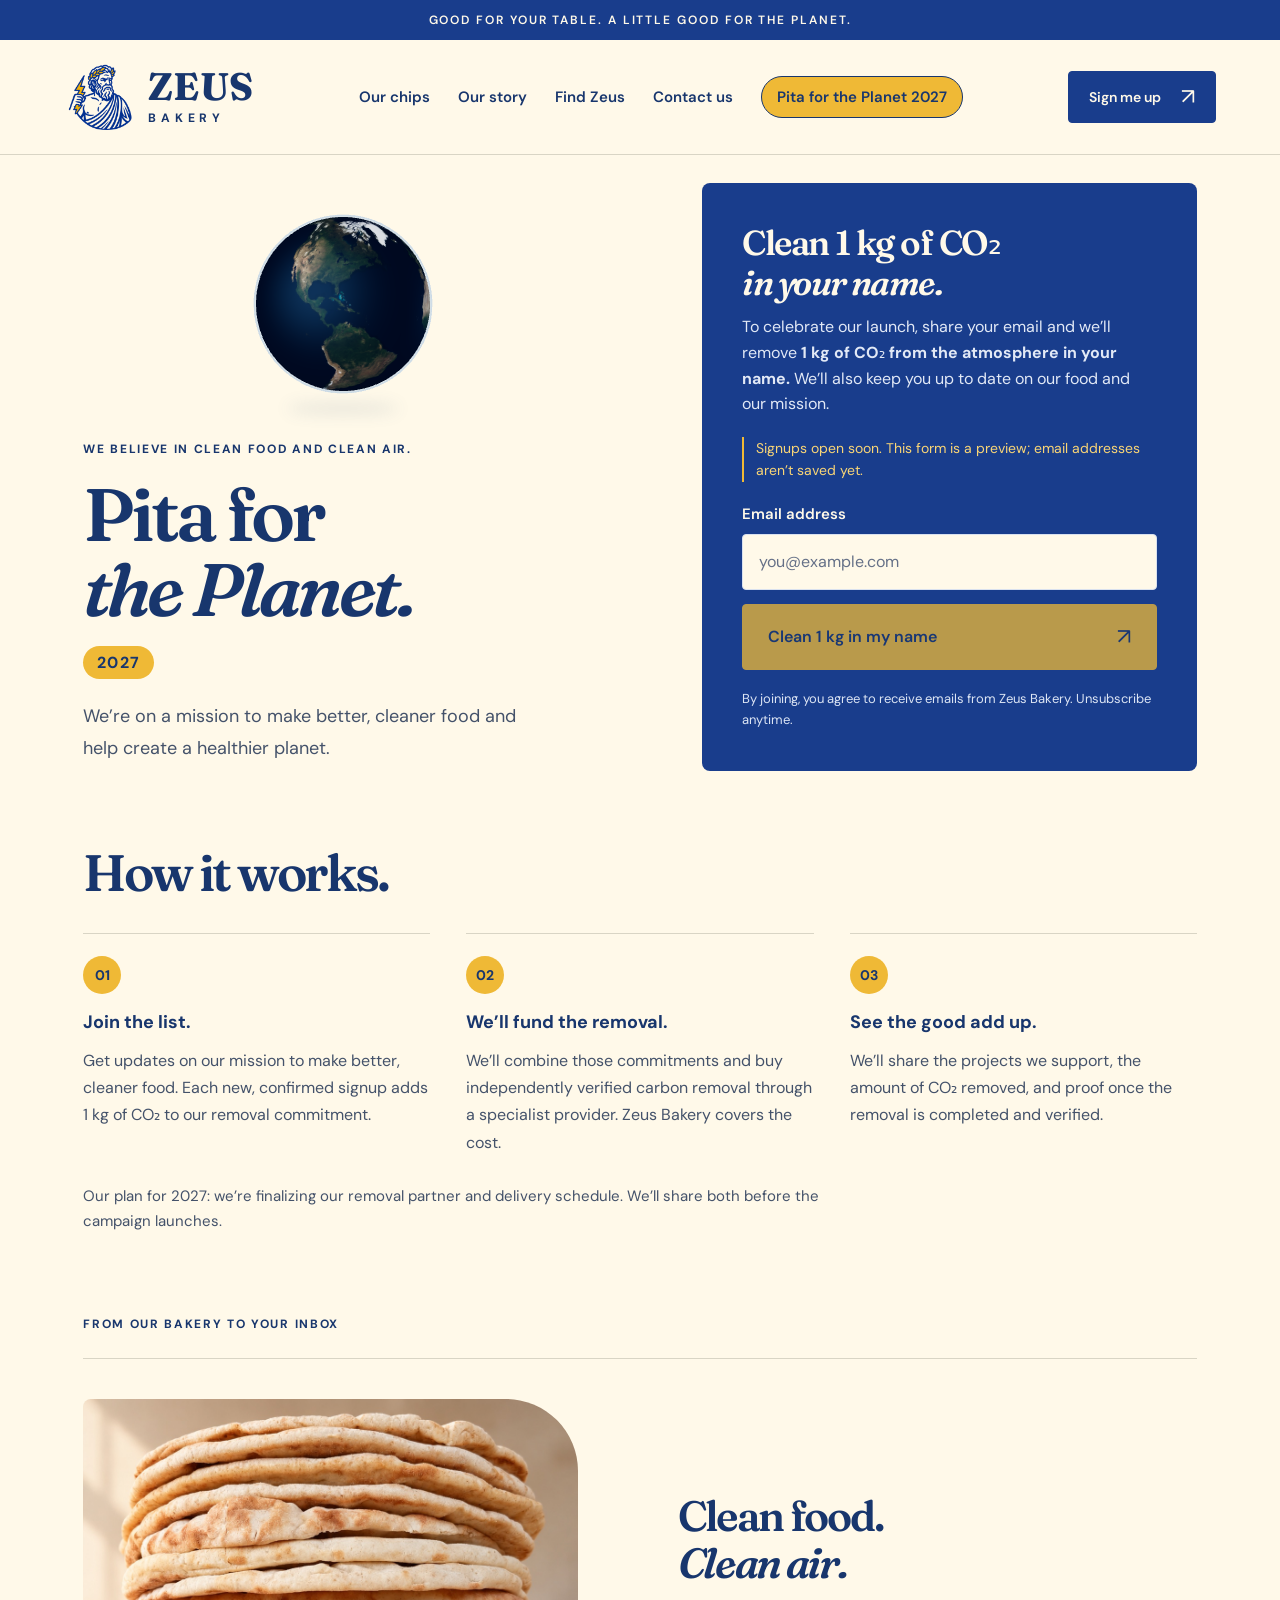
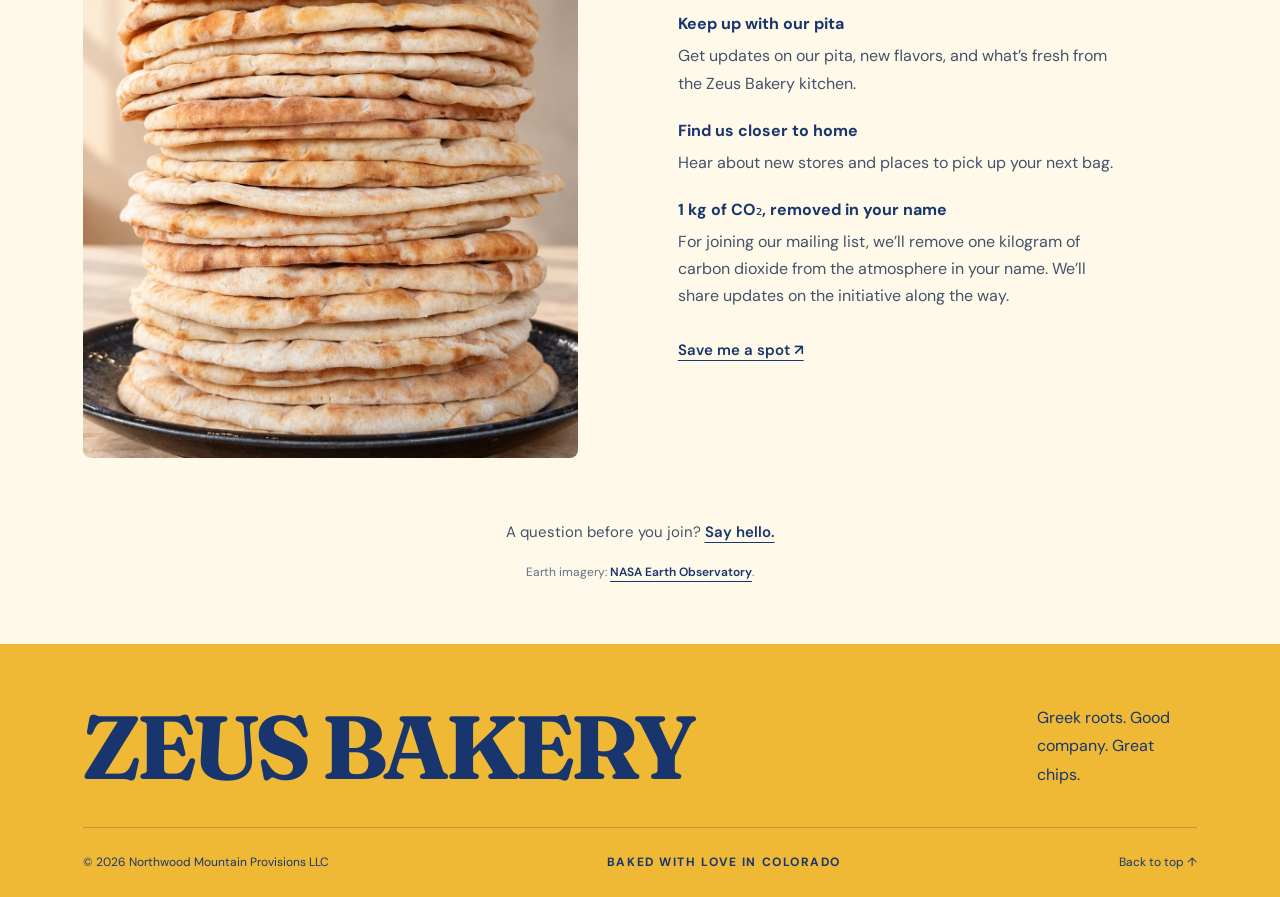
==== commit e1f5eae6: "Say Zeus is coming soon to local Colorado markets. Co-authored-by: Cursor <cursoragent@cursor.com>" ====
--- a/pita-for-the-planet.html
+++ b/pita-for-the-planet.html
@@ -10,7 +10,7 @@
   <link rel="icon" type="image/png" sizes="32x32" href="assets/favicon-32.png">
   <link rel="apple-touch-icon" href="assets/zeus-logo.png">
   <link rel="stylesheet" href="assets/fonts.css">
-  <link rel="stylesheet" href="assets/zeus.css?v=9">
+  <link rel="stylesheet" href="assets/zeus.css?v=11">
   <link rel="stylesheet" href="assets/newsletter.css?v=5">
   <script src="assets/zeus.js?v=7" defer></script>
   <script src="assets/newsletter.js?v=5" defer></script>
--- a/assets/zeus.css
+++ b/assets/zeus.css
@@ -3,7 +3,7 @@
 .site-header{max-width:1600px;margin:auto;min-height:112px;padding:20px 5%;display:flex;align-items:center;justify-content:space-between;gap:28px;border-bottom:1px solid var(--line)}.brand{display:flex;gap:10px;align-items:center;text-decoration:none;font-family:var(--serif);font-weight:700;font-size:2.4rem;line-height:.85;letter-spacing:.01em}.brand img{width:74px;height:auto}.brand-small{display:block;font-family:var(--sans);font-size:.76rem;font-weight:700;line-height:1;letter-spacing:.4em;padding-top:10px}.site-header nav{display:flex;align-items:center;gap:38px}.site-header nav a{font-weight:600;font-size:.9375rem;text-decoration:none;padding:8px 0}.site-header nav a:hover{text-decoration:underline}.button{display:inline-flex;align-items:center;justify-content:space-between;gap:32px;padding:19px 25px;background:var(--blue);color:var(--cream);border:1px solid var(--blue);border-radius:4px;text-decoration:none;font-size:1rem;font-weight:600;line-height:1.2;transition:background .2s,transform .2s}.button:hover{background:#102c67;transform:translateY(-2px)}.button span{font-size:1.4rem;font-weight:400;line-height:.9}.button-small{padding:15px 20px;font-size:.875rem;gap:20px}.text-link{font-size:.9375rem;font-weight:600;text-decoration-thickness:1px;line-height:1.8}.text-link:hover{color:#47628e}
 .hero{max-width:1600px;margin:auto;display:grid;grid-template-columns:1.04fr 1fr;align-items:center;padding:52px 5% 62px;gap:4.5%}.eyebrow{font-size:.75rem;letter-spacing:.14em;line-height:1.6;font-weight:700}.hero .eyebrow{display:flex;gap:10px;align-items:center}.little-star{font-size:1.625rem;font-weight:400;color:var(--blue);line-height:1}h1,h2{font-family:var(--serif);font-weight:600;letter-spacing:-.055em;line-height:1.02}h1{font-size:clamp(3.8rem,6.45vw,6.6rem);margin:25px 0 24px;white-space:nowrap}em{font-weight:600}h1 em{position:relative}h1 em:after{content:'';position:absolute;bottom:-5px;left:2%;height:5px;width:95%;background:var(--gold);border-radius:50%;transform:rotate(-3deg);z-index:-1}.hero-description{max-width:430px;font-size:1.0625rem;line-height:1.75;color:#3b4b69}.hero-actions{display:flex;align-items:center;gap:26px;margin-top:30px;flex-wrap:wrap}.hero-note{display:flex;align-items:center;gap:10px;font-size:.8125rem;margin-top:40px;color:#4c5870}.hero-note span{color:var(--blue);font-size:1.25rem}.hero-visual{position:relative;min-width:0}.hero-visual>img{width:100%;height:555px;object-fit:cover;object-position:center;border-radius:130px 8px 110px 8px;background:var(--gold)}.hero-stamp{position:absolute;bottom:20px;left:-38px;display:flex;align-items:center;justify-content:center;flex-direction:column;background:var(--gold);width:146px;height:146px;border:1.5px solid var(--ink);outline:6px solid var(--gold);border-radius:50%;transform:rotate(-12deg);gap:8px}.hero-stamp span{font-size:.625rem;letter-spacing:.17em;font-weight:700}.hero-stamp strong{font-family:var(--serif);font-size:1.65rem;font-style:italic;letter-spacing:-.055em}.qualities{display:flex;align-items:center;justify-content:center;gap:48px;padding:24px 28px;background:var(--gold);font-size:.875rem;font-weight:700;letter-spacing:.095em;line-height:1.4;overflow:hidden}.qualities span{white-space:nowrap}.qualities span:nth-child(even){font-size:1.5rem;font-weight:400;line-height:1}
 .section-wrap{max-width:1440px;padding-left:6.5%;padding-right:6.5%;margin:auto}.product-section{padding-top:80px;padding-bottom:98px}.section-top{display:flex;justify-content:space-between;gap:20px;padding-bottom:24px;margin-bottom:46px;border-bottom:1px solid var(--line)}.section-number{font-size:.75rem;letter-spacing:.09em;color:#687181;line-height:1.6}.product-grid{display:grid;grid-template-columns:1fr 1fr;align-items:center;gap:11%}.product-art{position:relative;overflow:hidden;background:#f5eacb;border-radius:8px;min-height:580px;display:flex;flex-direction:column;align-items:center;justify-content:center}.product-art-title{position:absolute;z-index:1;top:29px;left:30px;font-family:var(--serif);font-size:2.25rem;line-height:1.04;letter-spacing:-.05em}.product-art img{width:100%;height:580px;object-fit:contain;mix-blend-mode:multiply}.product-art-caption{position:absolute;bottom:23px;font-size:.6875rem;letter-spacing:.17em;font-weight:700}.product-copy h2{font-size:clamp(3.4rem,5.8vw,5.5rem);margin:19px 0 22px}.product-type{font-size:.75rem;letter-spacing:.08em;font-weight:700;line-height:1.7;margin-bottom:25px}.product-copy>p:not(.eyebrow):not(.product-type):not(.pairing){font-size:1rem;line-height:1.8;color:#44526a;margin-bottom:14px;max-width:425px}.product-tags{display:flex;gap:8px;flex-wrap:wrap;margin:26px 0 30px}.product-tags span{border:1px solid #c9cdbc;border-radius:30px;padding:7px 12px;font-size:.75rem}.pairing{font-size:.875rem;line-height:1.7;margin-top:30px}.pairing span{display:block;font-size:.625rem;letter-spacing:.13em;font-weight:700;margin-bottom:3px}
-.find-section{background:var(--blue);color:var(--cream);position:relative;overflow:hidden}.find-inner{display:grid;grid-template-columns:1.1fr 1fr;align-items:center;gap:12%;padding-top:78px;padding-bottom:78px}.find-copy h2{font-size:clamp(3.8rem,6.5vw,6rem);margin:23px 0}.find-copy>p:not(.eyebrow):not(.find-footnote){font-size:1.0625rem;line-height:1.75;color:#e0e6f0;max-width:415px}.button-cream{background:var(--cream);color:var(--blue);border-color:var(--cream);margin-top:28px}.button-cream:hover{background:var(--gold);border-color:var(--gold)}.find-footnote{font-size:.75rem;color:#c9d2e6;max-width:360px;line-height:1.8;margin-top:20px}.find-art{display:flex;align-items:center;justify-content:center}.zeus-roundel{border-radius:50%;background:var(--gold);aspect-ratio:1;width:100%;max-width:400px;display:flex;align-items:center;justify-content:center;flex-direction:column;gap:23px;transform:rotate(9deg);outline:1px solid #6d86b3;outline-offset:18px}.zeus-roundel img{width:63%;height:auto;transform:rotate(-9deg)}.roundel-top,.roundel-bottom{color:var(--ink);font-size:.6875rem;font-weight:700;letter-spacing:.15em}
+.find-section{background:var(--blue);color:var(--cream);position:relative;overflow:hidden}.find-inner{display:grid;grid-template-columns:1.1fr 1fr;align-items:center;gap:12%;padding-top:78px;padding-bottom:78px}.find-copy h2{font-size:clamp(3.8rem,6.5vw,6rem);margin:23px 0}.find-copy>p:not(.eyebrow):not(.find-footnote){font-size:1.0625rem;line-height:1.75;color:#e0e6f0;max-width:680px}.button-cream{background:var(--cream);color:var(--blue);border-color:var(--cream);margin-top:28px}.button-cream:hover{background:var(--gold);border-color:var(--gold)}.find-footnote{font-size:.75rem;color:#c9d2e6;max-width:360px;line-height:1.8;margin-top:20px}.find-art{display:flex;align-items:center;justify-content:center}.zeus-roundel{border-radius:50%;background:var(--gold);aspect-ratio:1;width:100%;max-width:400px;display:flex;align-items:center;justify-content:center;flex-direction:column;gap:23px;transform:rotate(9deg);outline:1px solid #6d86b3;outline-offset:18px}.zeus-roundel img{width:63%;height:auto;transform:rotate(-9deg)}.roundel-top,.roundel-bottom{color:var(--ink);font-size:.6875rem;font-weight:700;letter-spacing:.15em}
 .contact-section{padding-top:84px;padding-bottom:92px}.contact-section h2{font-size:clamp(3rem,5.1vw,5rem);margin:20px 0 36px}.contact-grid{display:grid;grid-template-columns:1fr 1fr;gap:11%;padding-top:30px;border-top:1px solid var(--line)}.contact-grid>p{font-size:1.0625rem;line-height:1.8;max-width:400px;color:#44526a}.contact-details{display:flex;flex-direction:column;align-items:flex-start;gap:20px}.email-link{font-family:var(--serif);font-size:clamp(1.4rem,2.35vw,2.1rem);text-decoration:none;letter-spacing:-.04em;display:flex;align-items:center;justify-content:space-between;gap:28px;width:100%}.email-link:hover{text-decoration:underline}.email-link span{font-family:var(--sans);font-size:1.7rem}
 .site-footer{background:var(--gold);padding:58px 6.5% 25px}.footer-top{max-width:1250px;margin:auto;display:flex;justify-content:space-between;align-items:center;gap:30px;padding-bottom:42px}.footer-wordmark{font-family:var(--serif);font-size:clamp(2.5rem,7vw,7rem);font-weight:700;letter-spacing:-.055em;line-height:1;text-decoration:none;white-space:nowrap}.footer-wordmark span{font-family:var(--sans);font-size:1.1rem;vertical-align:top;display:inline-block;margin:8px 0 0 10px}.footer-top>p{font-size:.9375rem;line-height:1.65}.footer-bottom{max-width:1250px;margin:auto;display:flex;justify-content:space-between;align-items:center;gap:20px;border-top:1px solid #b7993f;padding-top:24px;font-size:.6875rem;line-height:1.7}.footer-bottom>span{font-size:.625rem;letter-spacing:.13em;font-weight:700}.footer-bottom a{text-decoration:none;white-space:nowrap}
 @media(min-width:1600px){.hero{gap:65px}.hero-visual>img{height:620px}}
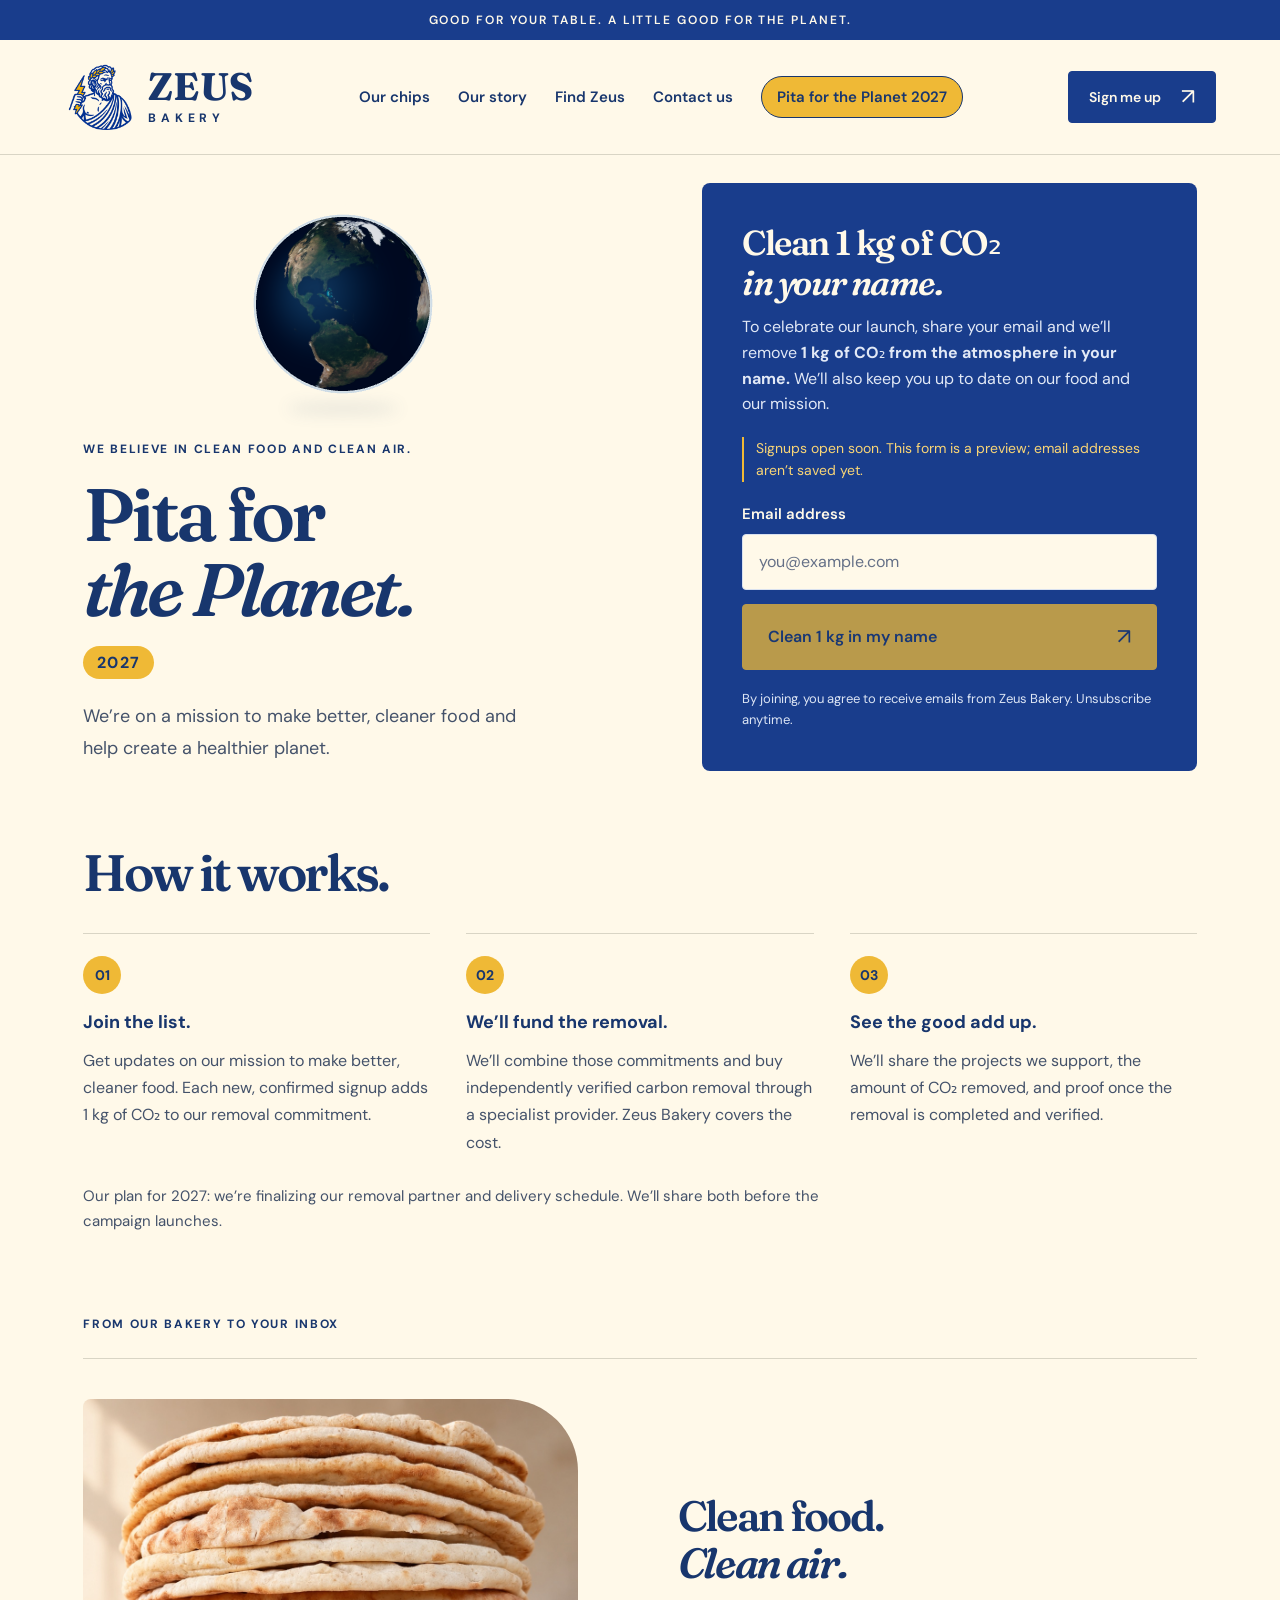
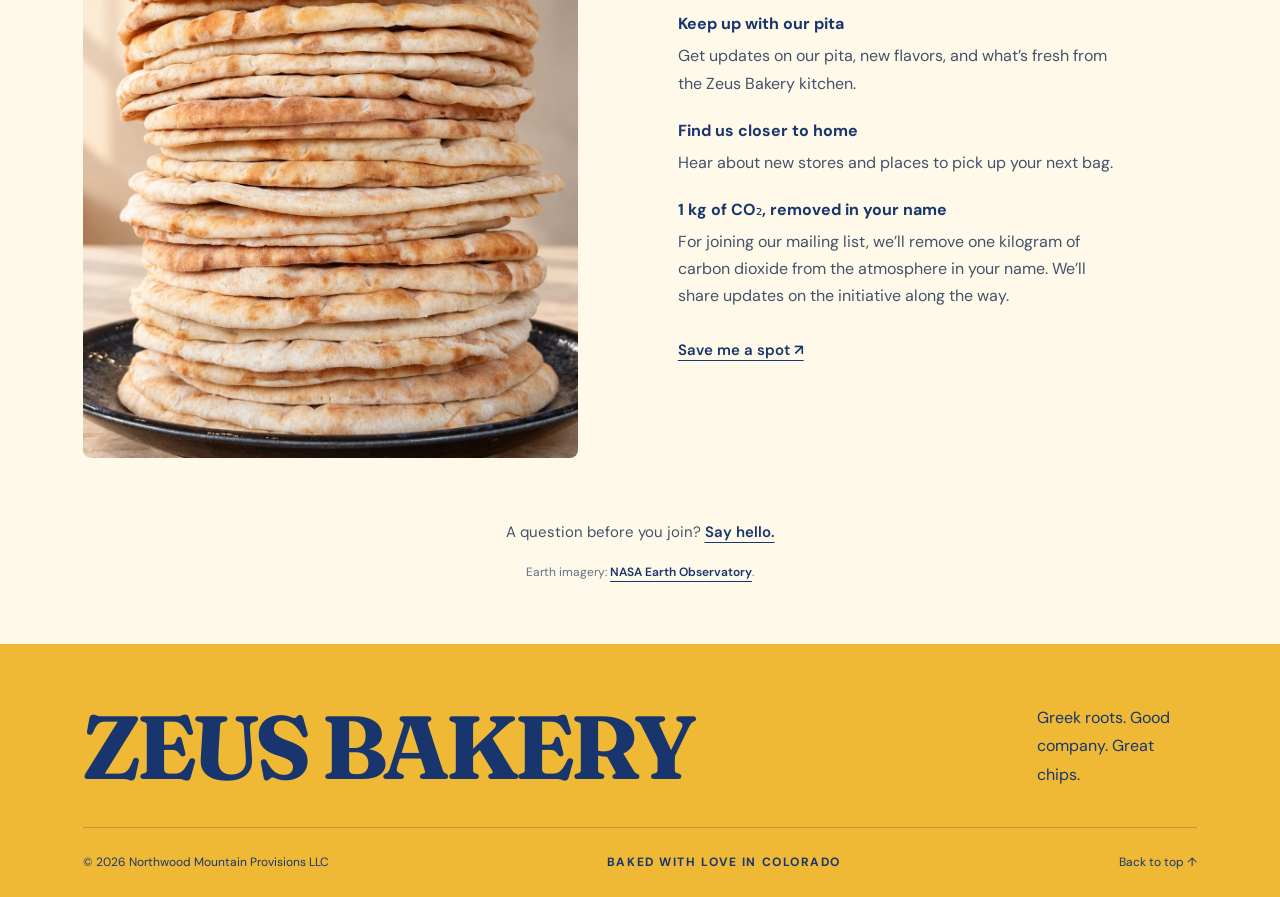
==== commit 5c892444: "Float the coming-soon note beside the Find Zeus headline. Co-authored-by: Cursor <cursoragent@cursor" ====
--- a/pita-for-the-planet.html
+++ b/pita-for-the-planet.html
@@ -10,7 +10,7 @@
   <link rel="icon" type="image/png" sizes="32x32" href="assets/favicon-32.png">
   <link rel="apple-touch-icon" href="assets/zeus-logo.png">
   <link rel="stylesheet" href="assets/fonts.css">
-  <link rel="stylesheet" href="assets/zeus.css?v=11">
+  <link rel="stylesheet" href="assets/zeus.css?v=12">
   <link rel="stylesheet" href="assets/newsletter.css?v=5">
   <script src="assets/zeus.js?v=7" defer></script>
   <script src="assets/newsletter.js?v=5" defer></script>
--- a/assets/zeus.css
+++ b/assets/zeus.css
@@ -41,3 +41,14 @@
 .site-header nav a.nav-planet[aria-current=page]{border-color:var(--ink)}
 .site-header nav a{white-space:nowrap}
 @media(min-width:761px) and (max-width:900px){.site-header{flex-wrap:wrap;justify-content:center}.site-header nav{width:100%;justify-content:center}}
+.find-inner{grid-template-columns:minmax(0,1.15fr) minmax(260px,.85fr);grid-template-areas:"lead soon" "follow soon";align-items:center;row-gap:0}
+.find-lead{grid-area:lead}
+.find-follow{grid-area:follow}
+.find-soon{grid-area:soon;justify-self:end;align-self:center;width:min(100%,400px);margin:18px 8px;padding:34px 32px 30px;background:var(--cream);color:var(--ink);border-radius:18px;box-shadow:0 24px 50px rgba(8,20,55,.28);transform:rotate(2.5deg);position:relative}
+.find-soon:before{content:"";position:absolute;inset:10px;border:1.5px solid var(--gold);border-radius:10px;pointer-events:none}
+.find-soon-kicker{display:flex;align-items:center;gap:8px;margin:0 0 16px;font-size:.75rem;font-weight:700;letter-spacing:.16em;text-transform:uppercase;color:var(--blue)}
+.find-soon-kicker span{color:var(--gold);font-size:1rem;letter-spacing:0}
+.find-soon-title{margin:0 0 10px;font-family:var(--serif);font-size:clamp(2rem,2.6vw,2.55rem);font-weight:600;font-style:italic;letter-spacing:-.04em;line-height:1.05;color:var(--blue)}
+.find-soon-detail{margin:0;max-width:16em;font-size:1.0625rem;line-height:1.55;color:#3b4b69}
+@media(max-width:760px){.find-inner{grid-template-columns:1fr;grid-template-areas:"lead" "soon" "follow";row-gap:28px}.find-soon{justify-self:stretch;width:100%;margin:0;transform:none}.find-follow .find-mini-brand{margin-top:0}}
+@media(prefers-reduced-motion:reduce){.find-soon{transform:none}}
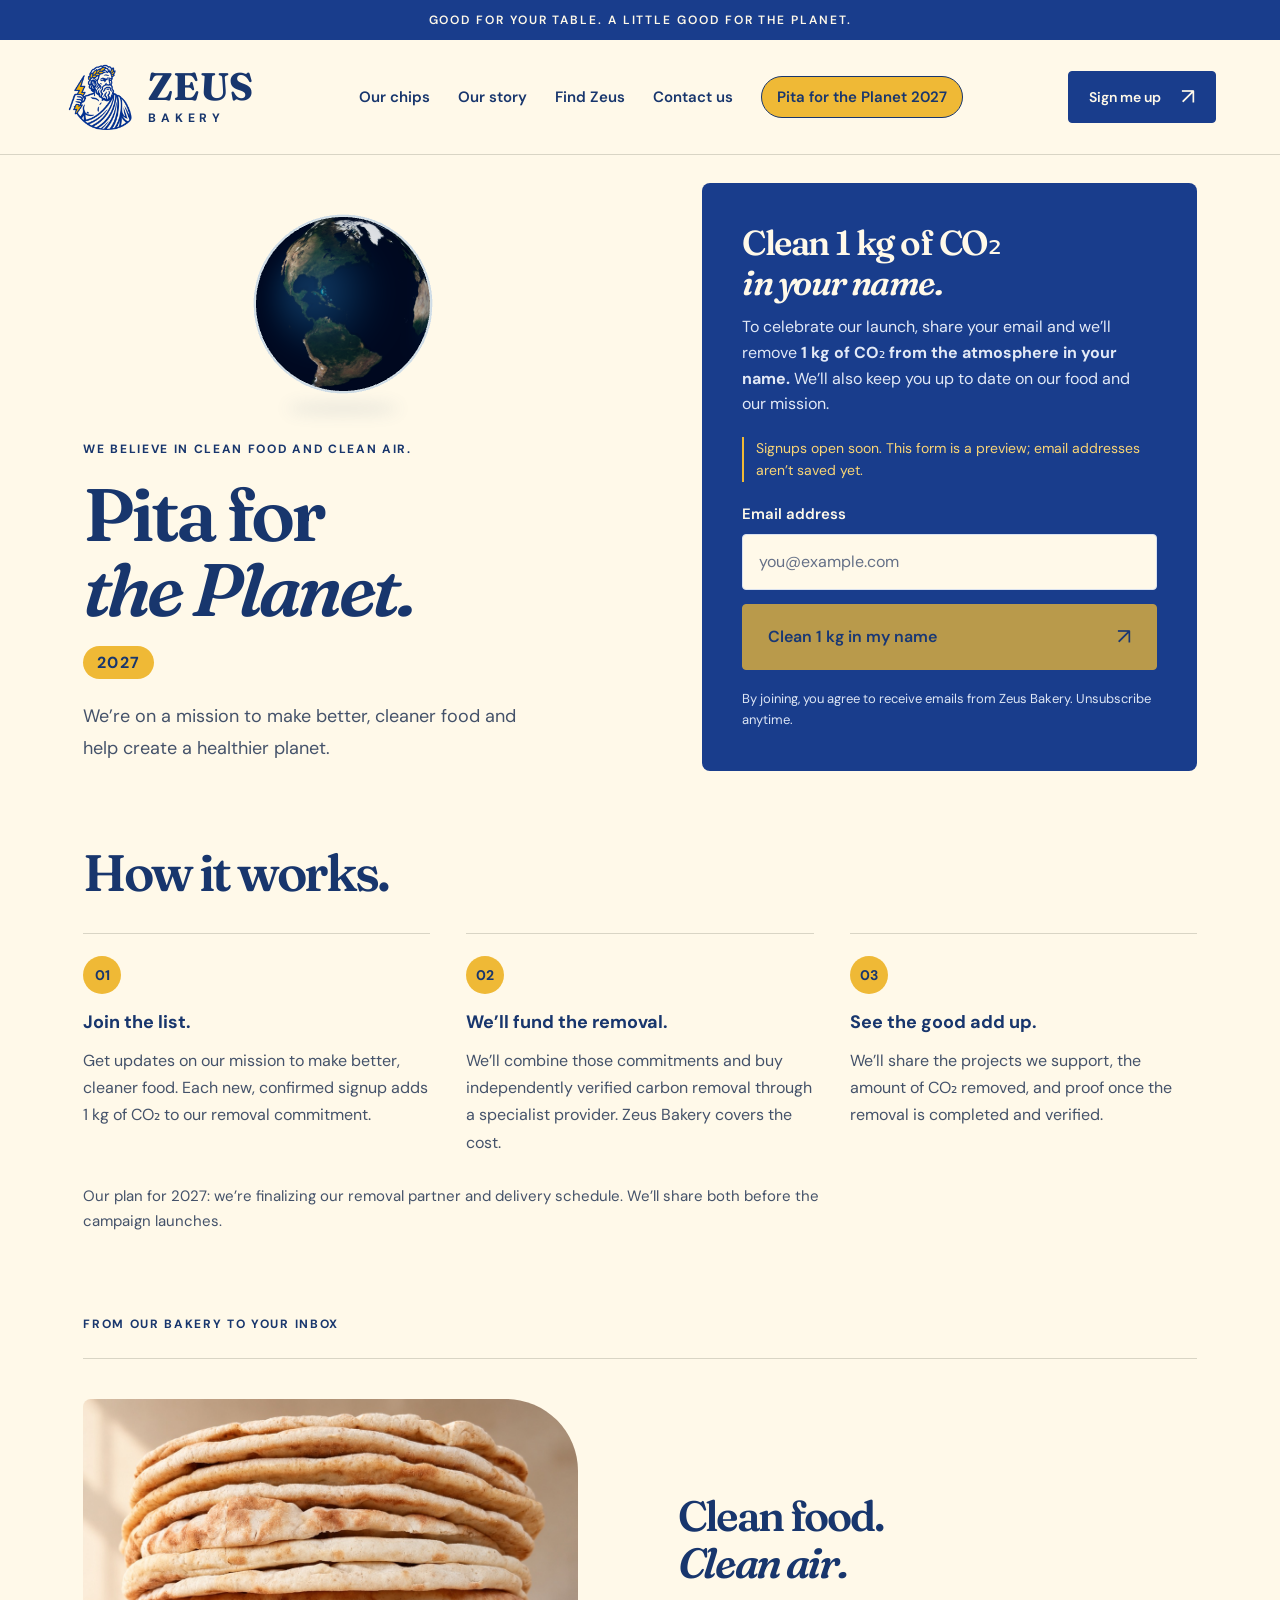
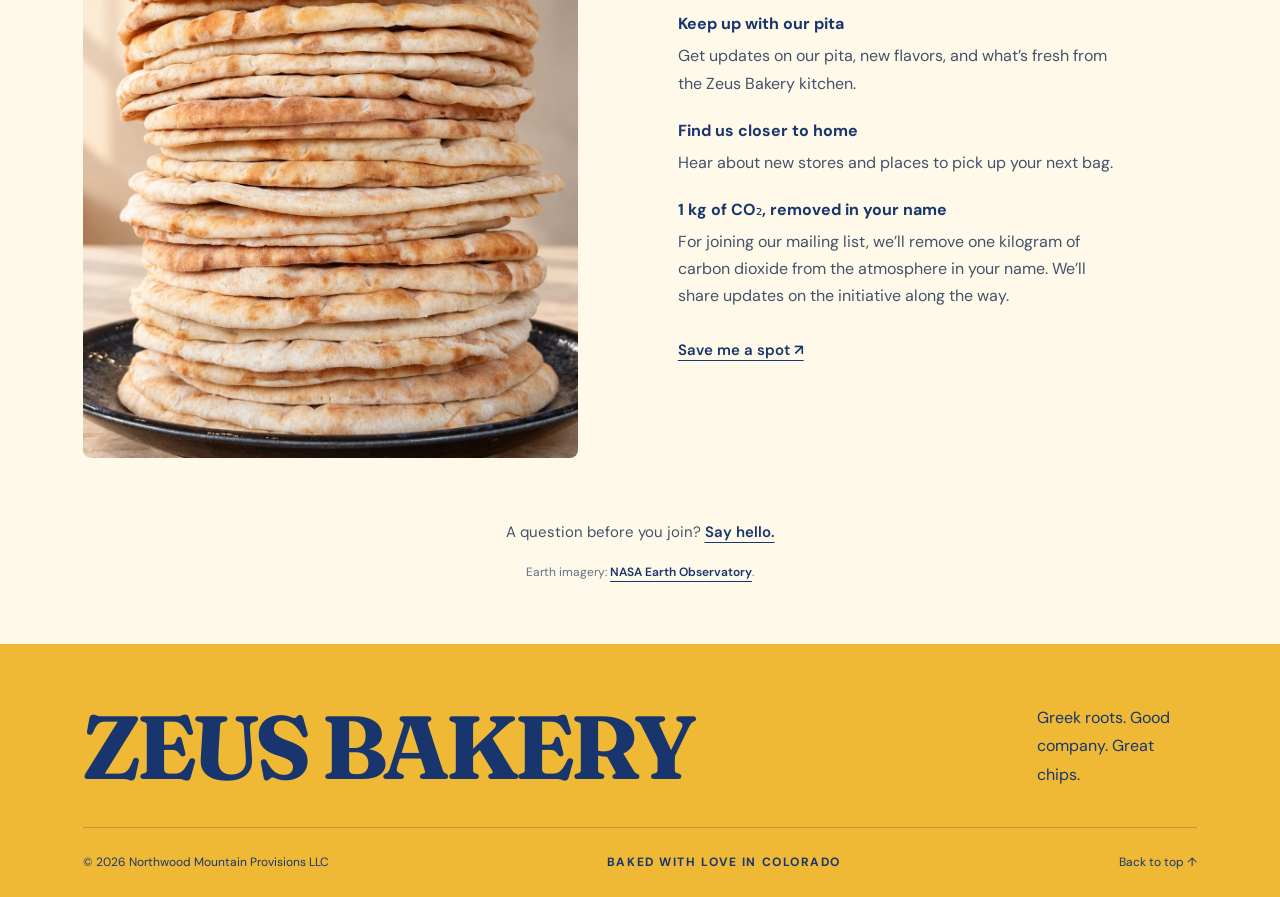
==== commit 21683c5d: "Add online ordering: box sizes, volume pricing, subscribe & save, nutrition facts - New product page" ====
--- a/pita-for-the-planet.html
+++ b/pita-for-the-planet.html
@@ -10,7 +10,7 @@
   <link rel="icon" type="image/png" sizes="32x32" href="assets/favicon-32.png">
   <link rel="apple-touch-icon" href="assets/zeus-logo.png">
   <link rel="stylesheet" href="assets/fonts.css">
-  <link rel="stylesheet" href="assets/zeus.css?v=12">
+  <link rel="stylesheet" href="assets/zeus.css?v=13">
   <link rel="stylesheet" href="assets/newsletter.css?v=5">
   <script src="assets/zeus.js?v=7" defer></script>
   <script src="assets/newsletter.js?v=5" defer></script>
--- a/assets/zeus.css
+++ b/assets/zeus.css
@@ -52,3 +52,37 @@
 .find-soon-detail{margin:0;max-width:16em;font-size:1.0625rem;line-height:1.55;color:#3b4b69}
 @media(max-width:760px){.find-inner{grid-template-columns:1fr;grid-template-areas:"lead" "soon" "follow";row-gap:28px}.find-soon{justify-self:stretch;width:100%;margin:0;transform:none}.find-follow .find-mini-brand{margin-top:0}}
 @media(prefers-reduced-motion:reduce){.find-soon{transform:none}}
+.nutrition{margin:26px 0 0;max-width:560px;border-top:1px solid var(--line);border-bottom:1px solid var(--line)}
+.nutrition summary{display:flex;align-items:center;justify-content:space-between;gap:16px;list-style:none;cursor:pointer;padding:16px 0;font-size:.8125rem;font-weight:700;letter-spacing:.12em;text-transform:uppercase;color:var(--ink)}
+.nutrition summary::-webkit-details-marker{display:none}
+.nutrition summary:focus-visible{outline:2px solid var(--blue);outline-offset:4px}
+.nutrition-toggle{display:grid;place-items:center;width:30px;height:30px;border:1px solid var(--ink);border-radius:50%;font-size:1.1rem;line-height:1;font-weight:500;transition:transform .2s}
+.nutrition[open] .nutrition-toggle{transform:rotate(45deg)}
+.nutrition-panel{display:grid;grid-template-columns:minmax(0,270px) minmax(0,1fr);gap:28px;align-items:start;padding:6px 0 26px}
+.nutrition-facts{border:2px solid var(--ink);border-radius:4px;padding:10px 12px 12px;background:#fffdf6;color:var(--ink);font-size:.75rem;line-height:1.4}
+.nutrition-facts p{margin:0}
+.nutrition-title{font-family:var(--serif);font-size:1.9rem;font-weight:700;letter-spacing:-.04em;line-height:1;padding-bottom:6px;border-bottom:1px solid var(--ink)}
+.nutrition-servings{padding:5px 0 1px}
+.nutrition-serving-size{display:flex;justify-content:space-between;gap:12px;font-weight:700;padding-bottom:6px;border-bottom:7px solid var(--ink)}
+.nutrition-calories{display:flex;justify-content:space-between;align-items:flex-end;gap:12px;padding:5px 0 4px;border-bottom:4px solid var(--ink);font-size:1.6rem;font-weight:800;line-height:1}
+.nutrition-calories small{display:block;font-size:.6875rem;font-weight:700;margin-bottom:3px}
+.nutrition-dv-head{text-align:right;font-weight:700;font-size:.6875rem;padding:4px 0 2px;border-bottom:1px solid var(--ink)}
+.nutrition-facts table{width:100%;border-collapse:collapse}
+.nutrition-facts th{text-align:left;font-weight:400;padding:3px 0}
+.nutrition-facts td{text-align:right;padding:3px 0;white-space:nowrap}
+.nutrition-facts tbody tr+tr th,.nutrition-facts tbody tr+tr td{border-top:1px solid var(--ink)}
+.nutrition-sub th{padding-left:14px}
+.nutrition-sub2 th{padding-left:28px}
+.nutrition-micros tr:first-child th,.nutrition-micros tr:first-child td{border-top:7px solid var(--ink)}
+.nutrition-footnote{margin-top:4px!important;padding-top:5px;border-top:4px solid var(--ink);font-size:.625rem;line-height:1.45}
+.nutrition-ingredients{font-size:.9375rem;line-height:1.7;color:#44526a}
+.nutrition-ingredients p{margin:0 0 12px}
+.nutrition-ingredients b{color:var(--ink)}
+.nutrition-bag{font-size:.75rem;letter-spacing:.08em;font-weight:700;text-transform:uppercase;color:var(--ink)}
+.soon-pill{display:inline-flex;align-items:center;gap:8px;background:var(--gold);color:var(--ink);padding:9px 14px;border-radius:999px;font-size:.6875rem;line-height:1.4;letter-spacing:.12em;font-weight:700;text-transform:uppercase}
+.soon-pill span{color:var(--blue)}
+.product-cta{display:flex;align-items:center;gap:22px;flex-wrap:wrap}
+.product-cta .text-link{font-size:.875rem}
+.product-price{font-size:.875rem;line-height:1.6;color:#44526a}
+.product-price b{color:var(--ink);font-size:1rem}
+@media(max-width:760px){.nutrition{max-width:none}.nutrition-panel{grid-template-columns:1fr;gap:20px}.nutrition-facts{max-width:320px}}
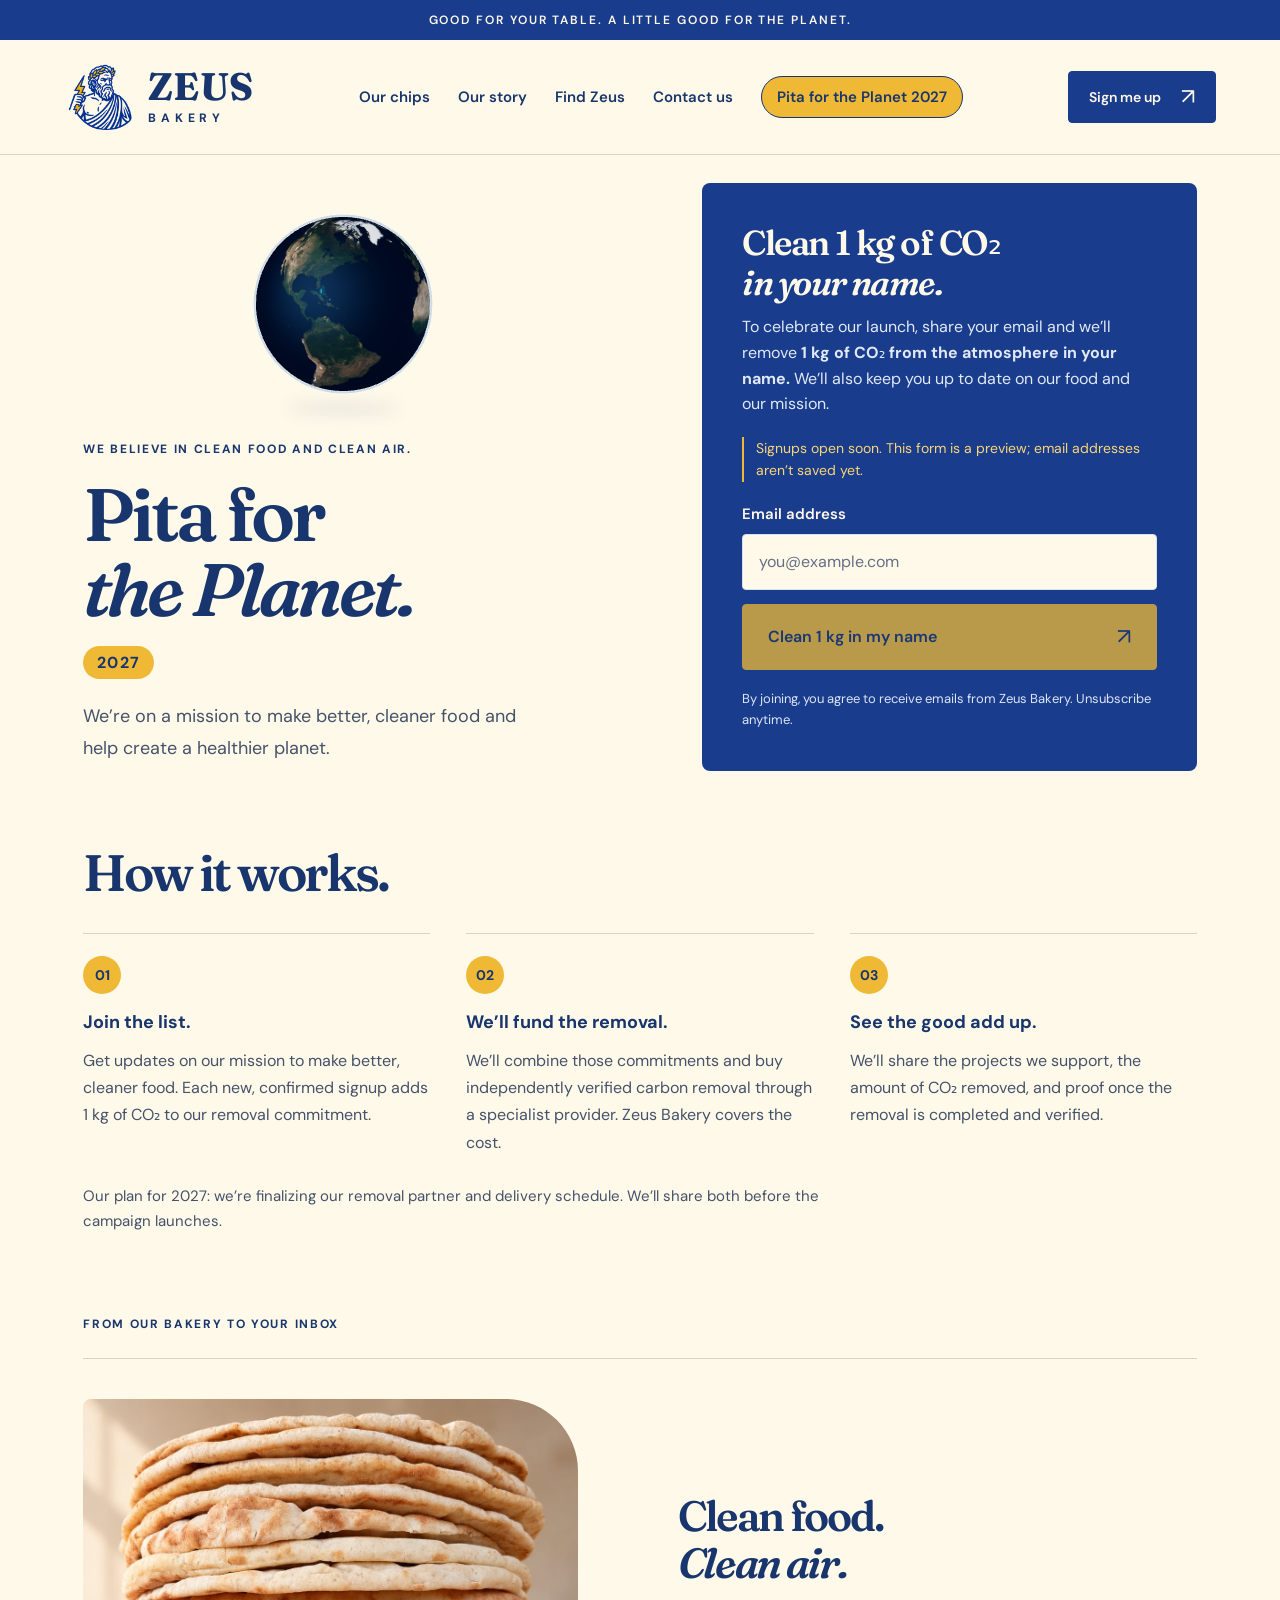
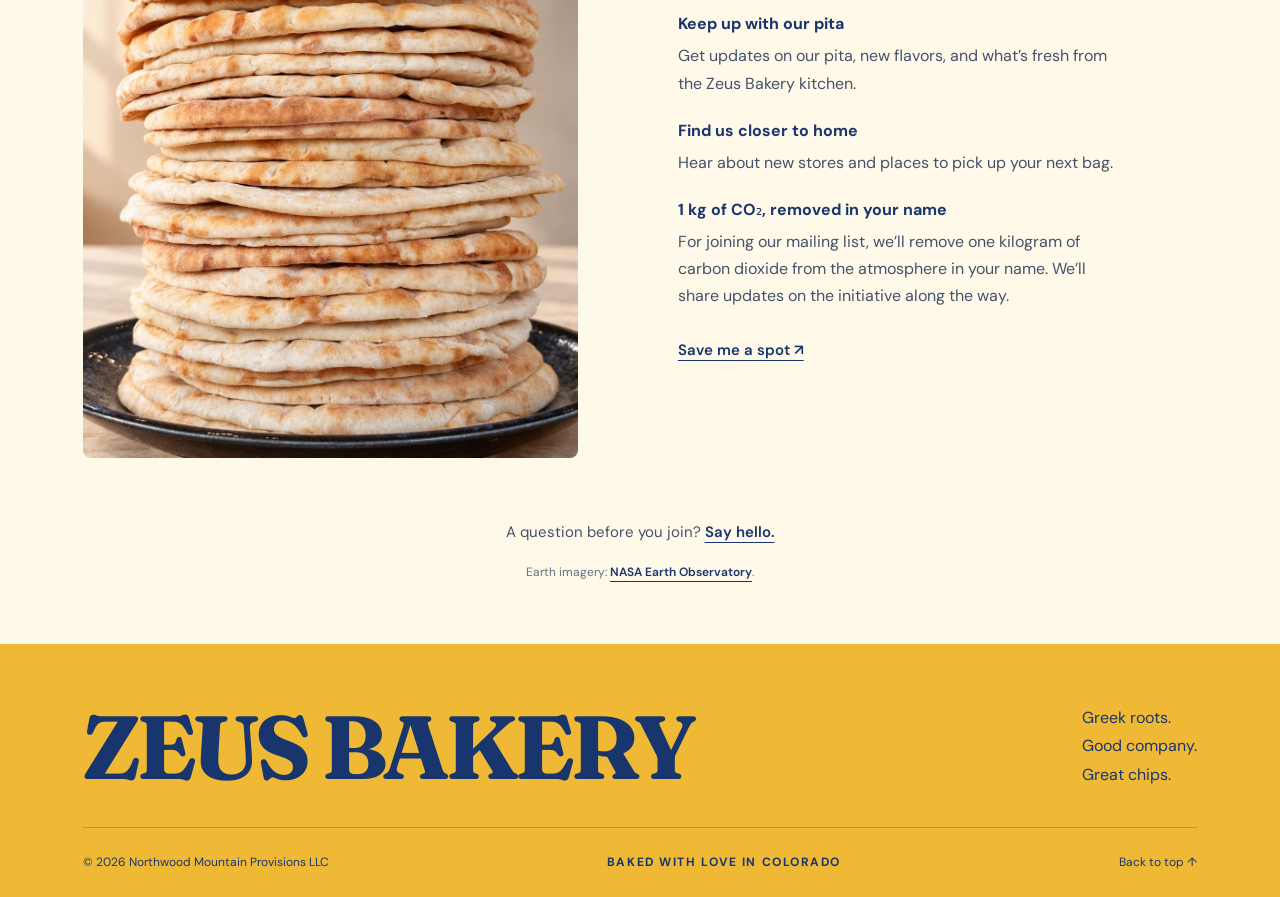
==== commit 4b8ed158: "Footer tagline on separate lines Co-authored-by: Cursor <cursoragent@cursor.com>" ====
--- a/pita-for-the-planet.html
+++ b/pita-for-the-planet.html
@@ -69,6 +69,6 @@
     </section>
     <div class="newsletter-contact section-wrap"><p>A question before you join? <a href="mailto:hello@zeusbakery.com">Say hello.</a></p><p class="imagery-credit">Earth imagery: <a href="https://science.nasa.gov/earth/earth-observatory/blue-marble-next-generation/base-map/" target="_blank" rel="noopener noreferrer">NASA Earth Observatory</a>.</p></div>
   </main>
-  <footer class="site-footer"><div class="footer-top"><div class="footer-brand"><a href="index.html" class="footer-wordmark" aria-label="Zeus Bakery home">ZEUS BAKERY</a><p>Greek roots. Good company. Great chips.</p></div></div><div class="footer-bottom"><p>© <span id="year">2026</span> Northwood Mountain Provisions LLC</p><span>BAKED WITH LOVE IN COLORADO</span><a href="#main">Back to top ↑</a></div></footer>
+  <footer class="site-footer"><div class="footer-top"><div class="footer-brand"><a href="index.html" class="footer-wordmark" aria-label="Zeus Bakery home">ZEUS BAKERY</a><p>Greek roots.<br>Good company.<br>Great chips.</p></div></div><div class="footer-bottom"><p>© <span id="year">2026</span> Northwood Mountain Provisions LLC</p><span>BAKED WITH LOVE IN COLORADO</span><a href="#main">Back to top ↑</a></div></footer>
 </body>
 </html>
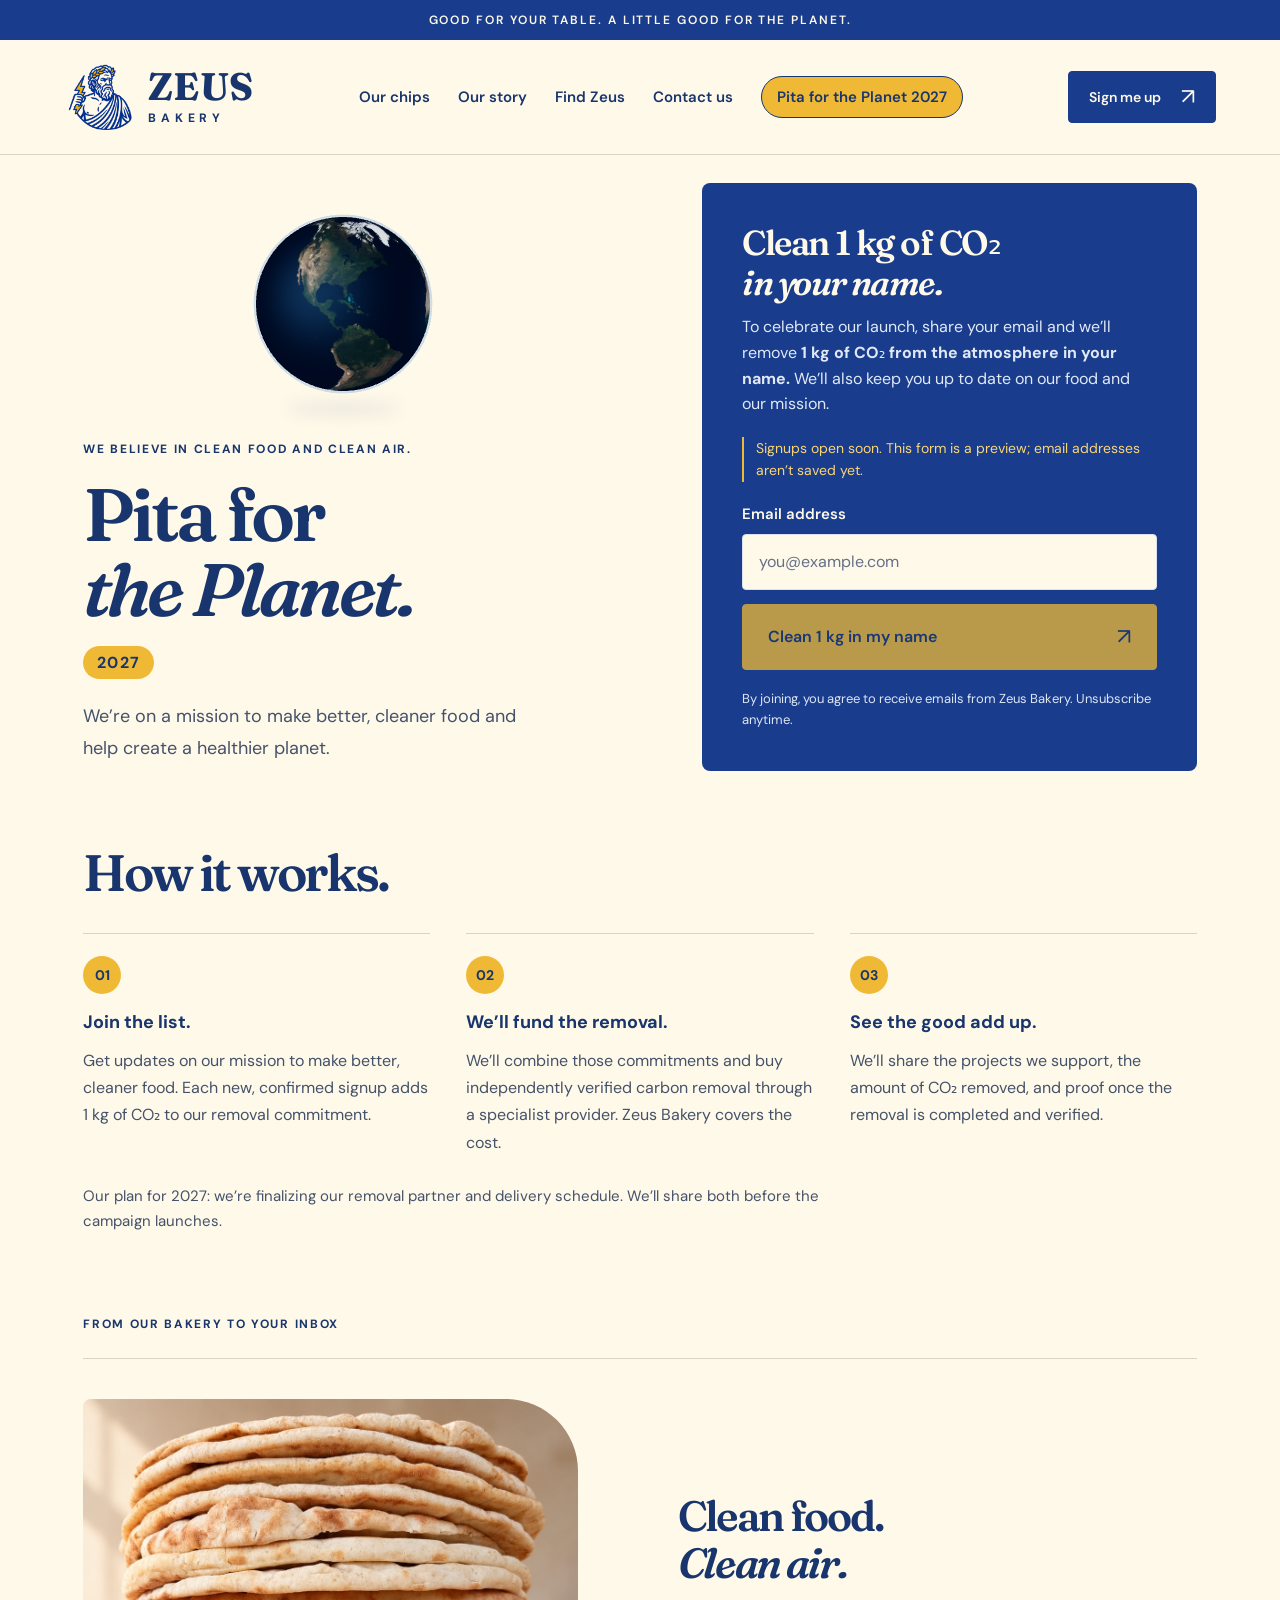
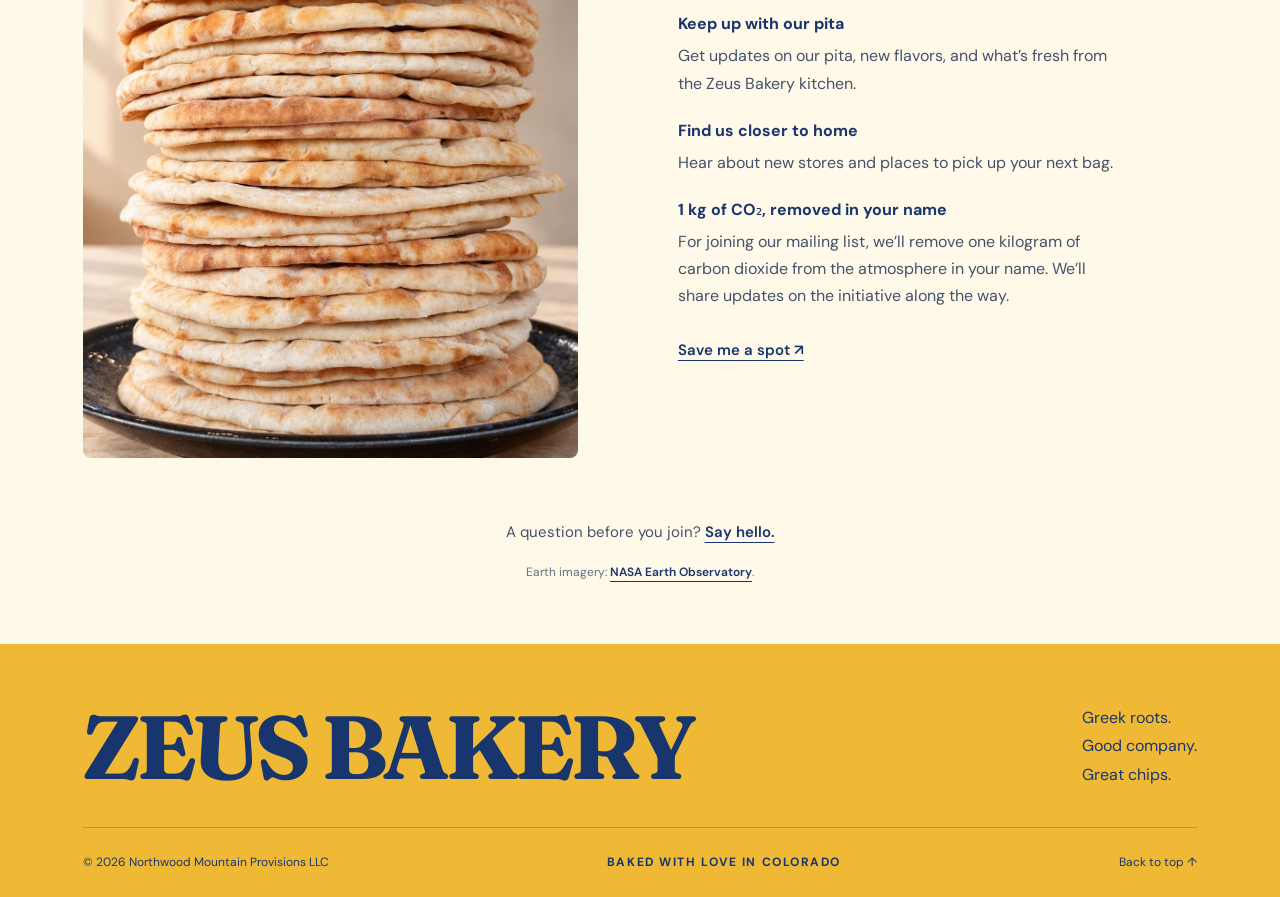
==== commit f536eff5: "Hide Pita for the Planet links until launch Co-authored-by: Cursor <cursoragent@cursor.com>" ====
--- a/pita-for-the-planet.html
+++ b/pita-for-the-planet.html
@@ -4,6 +4,7 @@
   <meta charset="utf-8">
   <meta name="viewport" content="width=device-width, initial-scale=1">
   <meta name="theme-color" content="#193d8c">
+  <meta name="robots" content="noindex, nofollow">
   <title>Pita for the Planet 2027 · Zeus Bakery</title>
   <meta name="description" content="Get updates on our pita. Join the Zeus Bakery mailing list and we’ll remove 1 kg of CO₂ from the atmosphere in your name.">
   <link rel="icon" href="assets/favicon.ico" sizes="any">
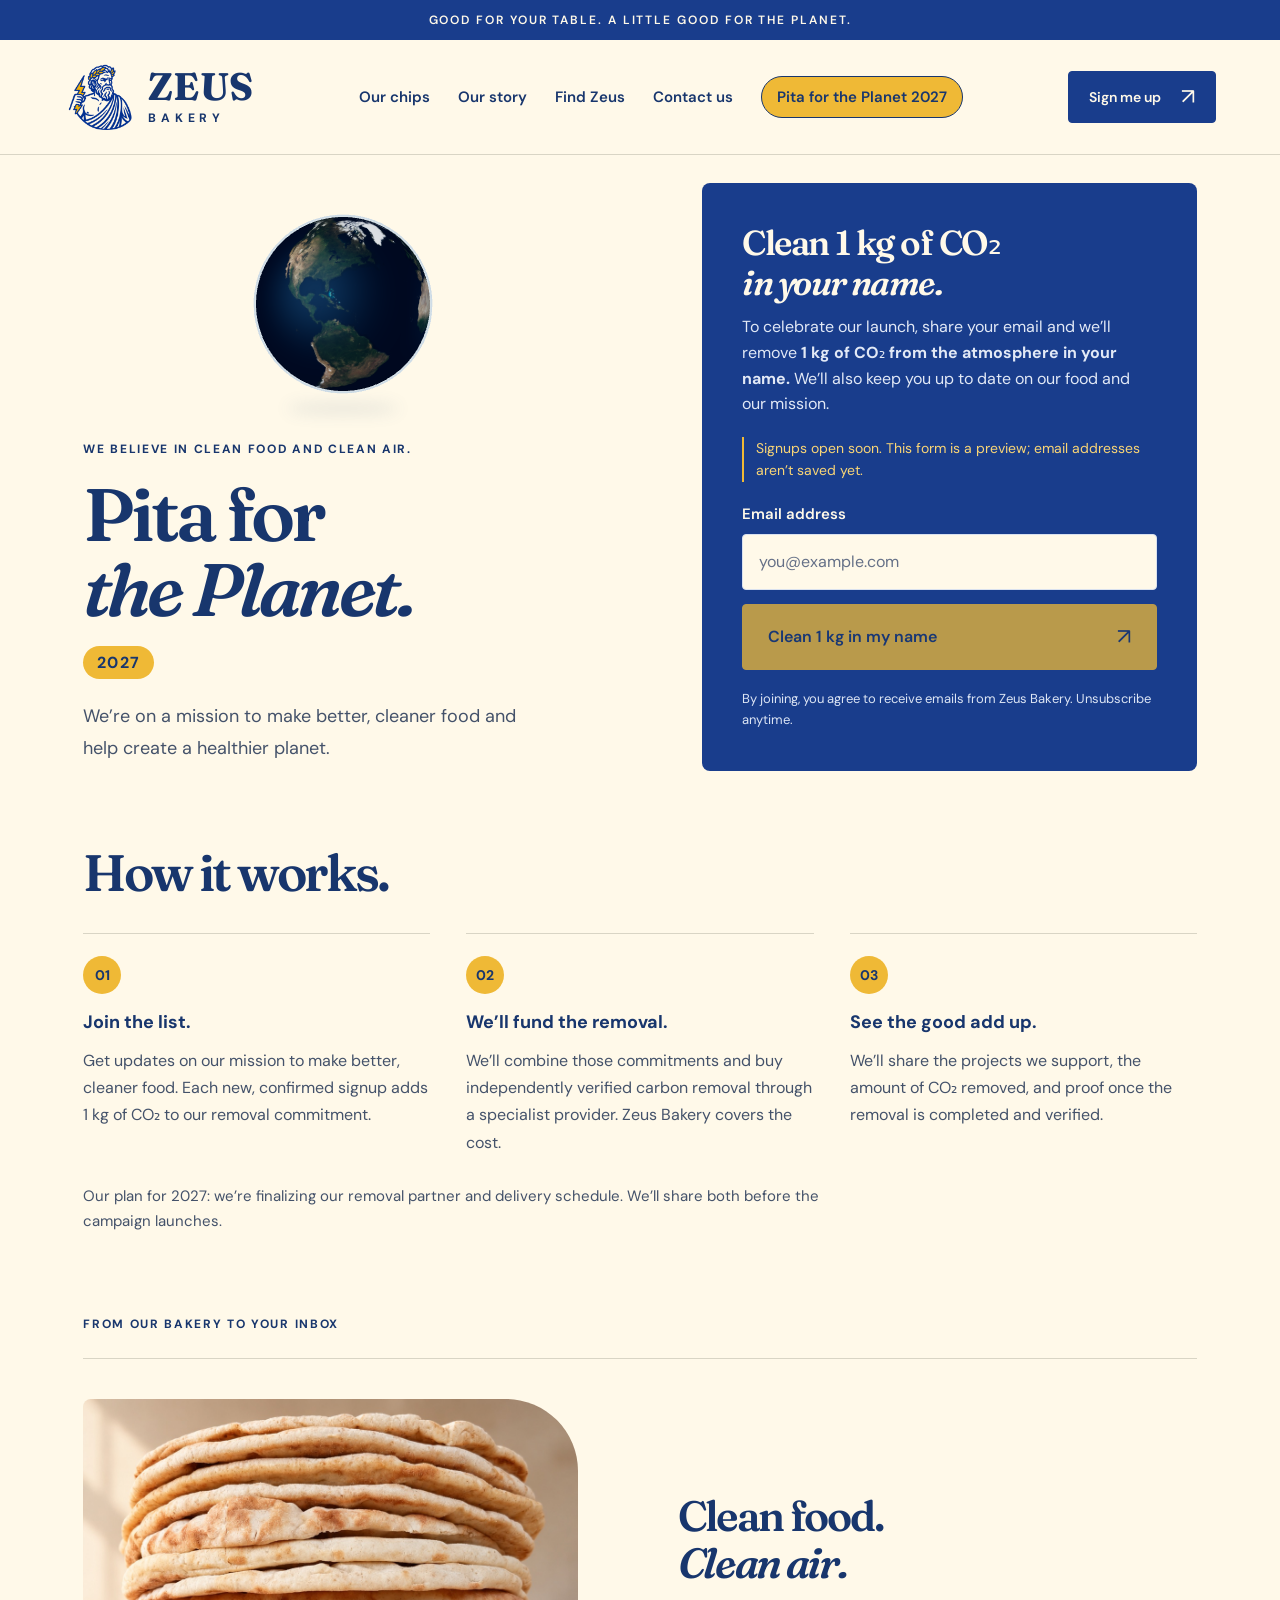
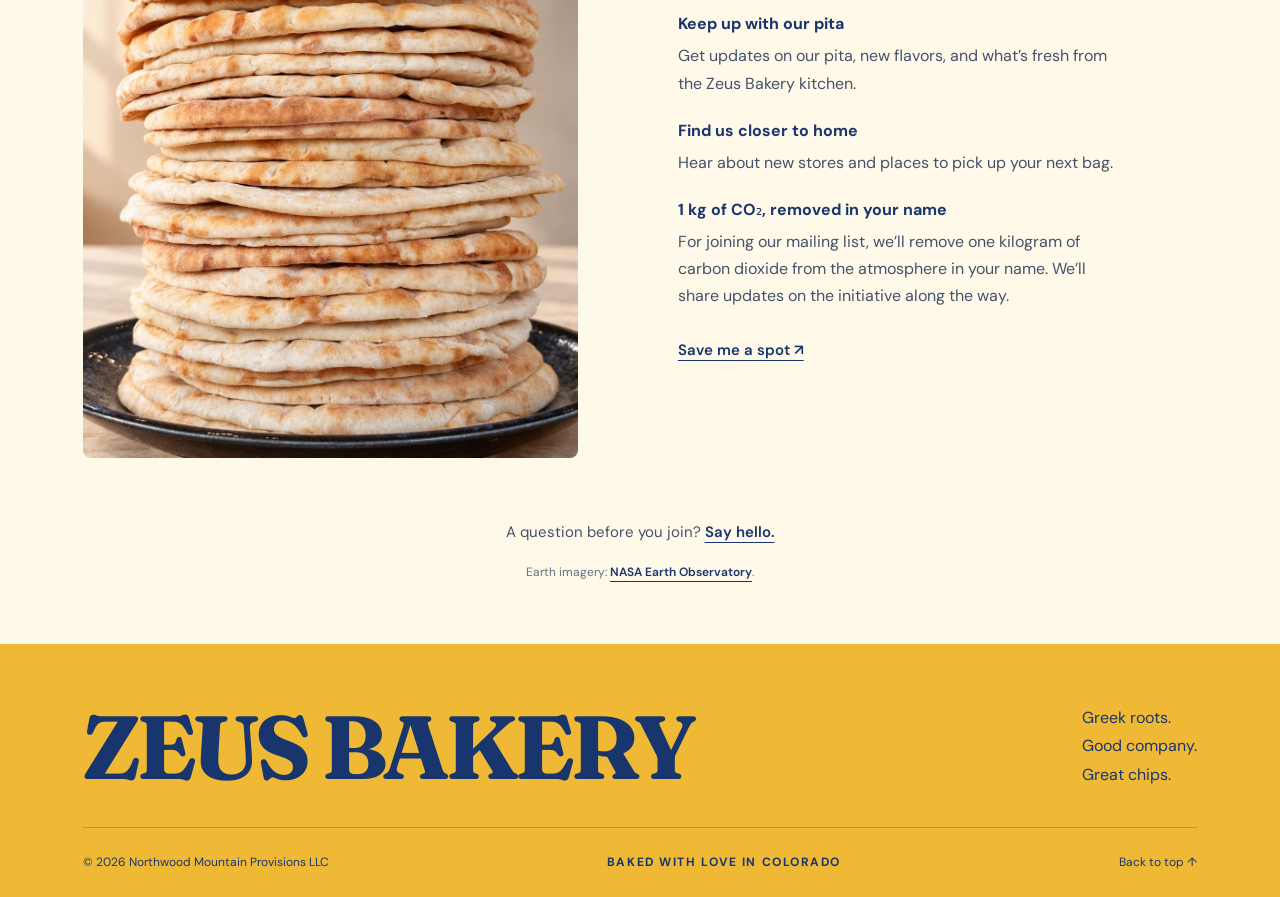
==== commit 2ed45a56: "Find Zeus: list stockists; Greek Garden Herbs on sale - Find Zeus section lists stores (Shopify bloc" ====
--- a/pita-for-the-planet.html
+++ b/pita-for-the-planet.html
@@ -11,7 +11,7 @@
   <link rel="icon" type="image/png" sizes="32x32" href="assets/favicon-32.png">
   <link rel="apple-touch-icon" href="assets/zeus-logo.png">
   <link rel="stylesheet" href="assets/fonts.css">
-  <link rel="stylesheet" href="assets/zeus.css?v=13">
+  <link rel="stylesheet" href="assets/zeus.css?v=14">
   <link rel="stylesheet" href="assets/newsletter.css?v=5">
   <script src="assets/zeus.js?v=7" defer></script>
   <script src="assets/newsletter.js?v=5" defer></script>
--- a/assets/zeus.css
+++ b/assets/zeus.css
@@ -86,3 +86,19 @@
 .product-price{font-size:.875rem;line-height:1.6;color:#44526a}
 .product-price b{color:var(--ink);font-size:1rem}
 @media(max-width:760px){.nutrition{max-width:none}.nutrition-panel{grid-template-columns:1fr;gap:20px}.nutrition-facts{max-width:320px}}
+.find-inner.has-stores{grid-template-columns:minmax(0,.95fr) minmax(320px,1.05fr);grid-template-areas:"lead stores" "follow stores";align-items:start;column-gap:8%}
+.find-stores{grid-area:stores;padding-top:10px}
+.find-copy .find-intro{margin-top:-2px}
+.store-row{align-items:flex-start}
+.store-row:last-child{border-bottom:0}
+.store-row>div{min-width:0}
+.store-region{font-size:.6875rem;font-weight:700;letter-spacing:.14em;text-transform:uppercase;margin-bottom:8px}
+.store-row h3{font-family:var(--serif);font-size:1.45rem;font-weight:600;letter-spacing:-.02em;line-height:1.2;margin:0 0 8px}
+.store-row h3 a{text-decoration:none}
+.store-row h3 a:hover{text-decoration:underline;text-decoration-thickness:1px;text-underline-offset:5px}
+.store-row p{margin:0}
+.store-link{display:inline-block;margin-top:10px;font-size:.8125rem;line-height:1.5;color:#efc659;text-decoration:none;border-bottom:1px solid rgba(239,198,89,.45);transition:color .2s,border-color .2s}
+.store-link:hover{color:var(--cream);border-color:var(--cream)}
+.store-link span{font-size:.75rem}
+.directions{margin-top:22px}
+@media(max-width:760px){.find-inner.has-stores{grid-template-columns:1fr;grid-template-areas:"lead" "stores" "follow";row-gap:34px}.find-stores{padding-top:0}.store-row h3{font-size:1.3rem}.directions{margin-top:18px}}
